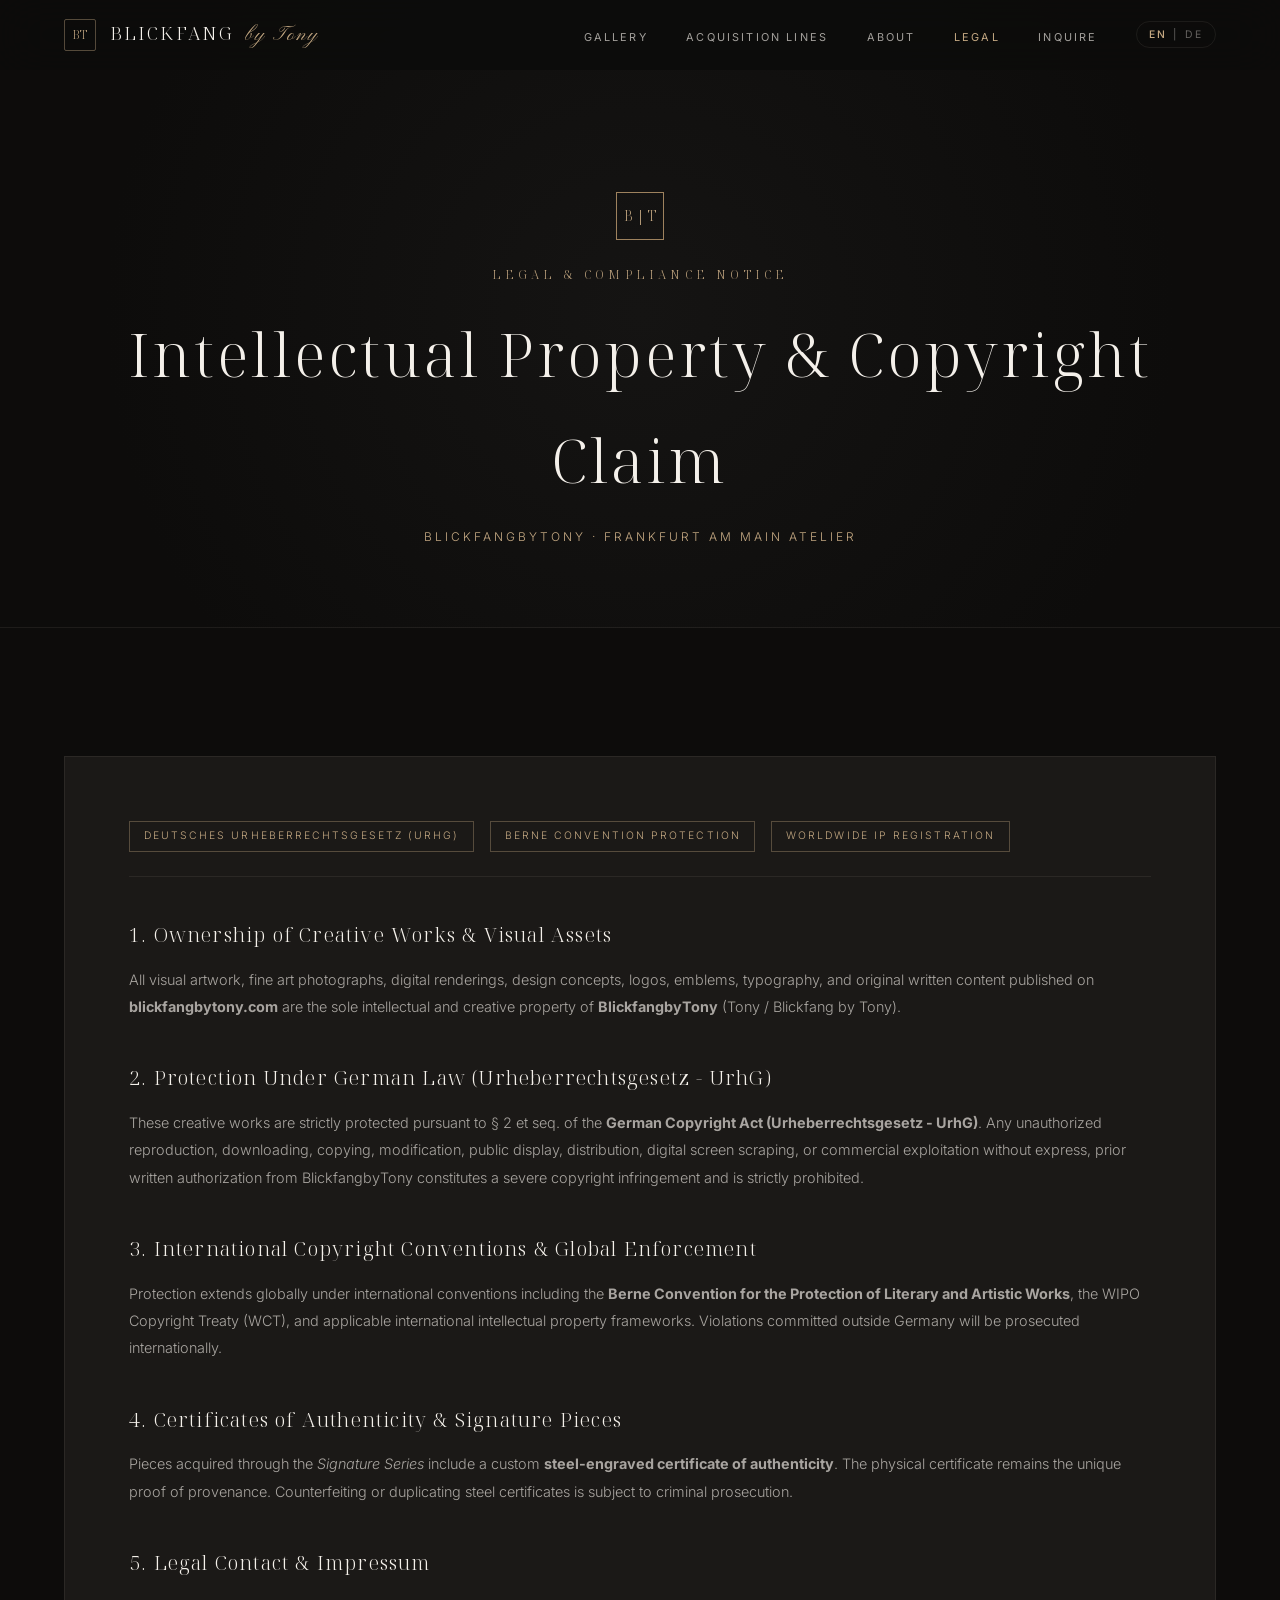
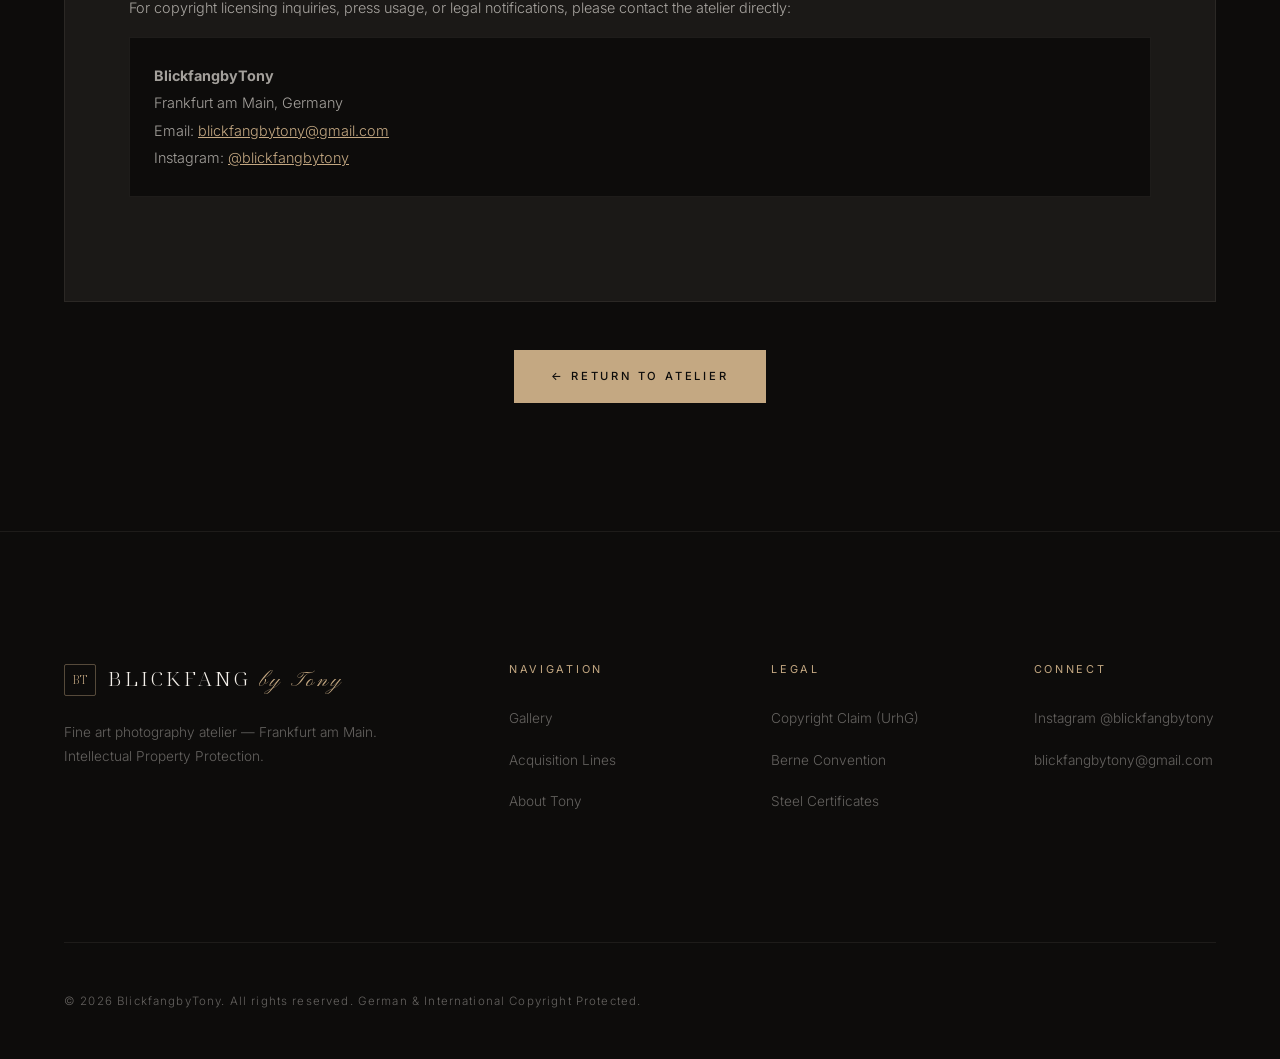
==== legal.html @ 17542aa9 "Redesign website: Minimalist luxury gallery aesthetic, Acquisition Series (Explorer, Collector's, Si" ====
<!DOCTYPE html>
<html lang="en">
<head>
    <meta charset="UTF-8">
    <meta name="viewport" content="width=device-width, initial-scale=1.0">
    <title>Legal & Copyright Claim — Blickfang by Tony</title>
    <meta name="description" content="Official Legal Notice & Copyright Statement for Blickfang by Tony under German Copyright Law (UrhG) and International Copyright Conventions.">
    <link rel="stylesheet" href="style.css">
</head>
<body class="legal-page">

    <!-- Scroll Progress Bar -->
    <div class="scroll-progress" id="scrollProgress"></div>

    <!-- Navigation Bar -->
    <nav class="navbar scrolled" id="navbar">
        <div class="navbar-inner">
            <a href="index.html" class="navbar-logo">
                <div class="navbar-logo-emblem">BT</div>
                <div class="navbar-logo-text">Blickfang <span>by Tony</span></div>
            </a>

            <ul class="navbar-nav" id="navbarNav">
                <li><a href="index.html#gallery" data-lang-en="Gallery" data-lang-de="Galerie">Gallery</a></li>
                <li><a href="index.html#series" data-lang-en="Acquisition Lines" data-lang-de="Erwerbs-Linien">Acquisition Lines</a></li>
                <li><a href="index.html#about" data-lang-en="About" data-lang-de="Über uns">About</a></li>
                <li><a href="legal.html" class="active-nav-link" data-lang-en="Copyright & Legal" data-lang-de="Rechtliches">Legal</a></li>
                <li><a href="index.html#contact" data-lang-en="Inquire" data-lang-de="Anfragen">Inquire</a></li>
                <li>
                    <button class="lang-toggle" id="langToggle" aria-label="Toggle language">
                        <span class="active-lang" id="langEn">EN</span>
                        <span class="separator">|</span>
                        <span id="langDe">DE</span>
                    </button>
                </li>
            </ul>

            <button class="menu-toggle" id="menuToggle" aria-label="Toggle menu">
                <span></span>
                <span></span>
                <span></span>
            </button>
        </div>
    </nav>

    <!-- Mobile Navigation -->
    <div class="mobile-nav" id="mobileNav">
        <a href="index.html#gallery" data-lang-en="Gallery" data-lang-de="Galerie">Gallery</a>
        <a href="index.html#series" data-lang-en="Acquisition Lines" data-lang-de="Erwerbs-Linien">Acquisition Lines</a>
        <a href="index.html#about" data-lang-en="About" data-lang-de="Über uns">About</a>
        <a href="legal.html" data-lang-en="Copyright & Legal" data-lang-de="Rechtliches">Legal</a>
        <a href="index.html#contact" data-lang-en="Inquire" data-lang-de="Anfragen">Inquire</a>
        <button class="lang-toggle" id="langToggleMobile" aria-label="Toggle language">
            <span class="active-lang" id="langEnMobile">EN</span>
            <span class="separator">|</span>
            <span id="langDeMobile">DE</span>
        </button>
    </div>

    <!-- Legal Header Header -->
    <header class="legal-hero">
        <div class="container">
            <div class="inquiry-emblem">B | T</div>
            <span class="section-number" data-lang-en="Legal & Compliance Notice" data-lang-de="Rechtlicher Hinweis & Compliance">Legal & Compliance Notice</span>
            <h1 class="legal-hero-title" data-lang-en="Intellectual Property & Copyright Claim" data-lang-de="Urheberrecht & Geistiges Eigentum">Intellectual Property & Copyright Claim</h1>
            <p class="legal-hero-subtitle" data-lang-en="BlickfangbyTony · Frankfurt am Main Atelier" data-lang-de="BlickfangbyTony · Frankfurt am Main Atelier">BlickfangbyTony · Frankfurt am Main Atelier</p>
        </div>
    </header>

    <!-- Main Legal Content -->
    <main class="legal-content-section section">
        <div class="container">
            <div class="legal-document-box">
                <div class="legal-doc-header">
                    <span class="legal-badge">Deutsches Urheberrechtsgesetz (UrhG)</span>
                    <span class="legal-badge">Berne Convention Protection</span>
                    <span class="legal-badge">Worldwide IP Registration</span>
                </div>

                <div class="legal-doc-block">
                    <h3 data-lang-en="1. Ownership of Creative Works & Visual Assets" data-lang-de="1. Eigentum an künstlerischen Werken & Inhalten">1. Ownership of Creative Works & Visual Assets</h3>
                    <p data-lang-en="All visual artwork, fine art photographs, digital renderings, design concepts, logos, emblems, typography, and original written content published on <strong>blickfangbytony.com</strong> are the sole intellectual and creative property of <strong>BlickfangbyTony</strong> (Tony / Blickfang by Tony)." data-lang-de="Alle auf <strong>blickfangbytony.com</strong> veröffentlichten visuellen Kunstwerke, Kunstfotografien, digitalen Renderings, Designkonzepte, Logos, Embleme und Texte sind das alleinige geistige und künstlerische Eigentum von <strong>BlickfangbyTony</strong>.">
                        All visual artwork, fine art photographs, digital renderings, design concepts, logos, emblems, typography, and original written content published on <strong>blickfangbytony.com</strong> are the sole intellectual and creative property of <strong>BlickfangbyTony</strong> (Tony / Blickfang by Tony).
                    </p>
                </div>

                <div class="legal-doc-block">
                    <h3 data-lang-en="2. Protection Under German Law (Urheberrechtsgesetz - UrhG)" data-lang-de="2. Schutz nach Deutschem Urheberrechtsgesetz (UrhG)">2. Protection Under German Law (Urheberrechtsgesetz - UrhG)</h3>
                    <p data-lang-en="These creative works are strictly protected pursuant to § 2 et seq. of the <strong>German Copyright Act (Urheberrechtsgesetz - UrhG)</strong>. Any unauthorized reproduction, downloading, copying, modification, public display, distribution, digital screen scraping, or commercial exploitation without express, prior written authorization from BlickfangbyTony constitutes a severe copyright infringement and is strictly prohibited." data-lang-de="Diese künstlerischen Werke sind gemäß § 2 ff. des <strong>Deutschen Urheberrechtsgesetzes (UrhG)</strong> geschützt. Jede unbefugte Vervielfältigung, Herunterladung, Kopie, Bearbeitung, öffentliche Wiedergabe oder kommerzielle Verwertung ohne vorherige schriftliche Zustimmung von BlickfangbyTony stellt eine Urheberrechtsverletzung dar und ist untersagt.">
                        These creative works are strictly protected pursuant to § 2 et seq. of the <strong>German Copyright Act (Urheberrechtsgesetz - UrhG)</strong>. Any unauthorized reproduction, downloading, copying, modification, public display, distribution, digital screen scraping, or commercial exploitation without express, prior written authorization from BlickfangbyTony constitutes a severe copyright infringement and is strictly prohibited.
                    </p>
                </div>

                <div class="legal-doc-block">
                    <h3 data-lang-en="3. International Copyright Conventions & Global Enforcement" data-lang-de="3. Internationale Urheberrechtsabkommen">3. International Copyright Conventions & Global Enforcement</h3>
                    <p data-lang-en="Protection extends globally under international conventions including the <strong>Berne Convention for the Protection of Literary and Artistic Works</strong>, the WIPO Copyright Treaty (WCT), and applicable international intellectual property frameworks. Violations committed outside Germany will be prosecuted internationally." data-lang-de="Der Schutz erstreckt sich weltweit im Rahmen internationaler Abkommen, einschließlich der <strong>Berner Übereinkunft zum Schutz von Werken der Literatur und Kunst</strong> und des WIPO-Urheberrechtsvertrags. Verstöße werden weltweit zivil- und strafrechtlich verfolgt.">
                        Protection extends globally under international conventions including the <strong>Berne Convention for the Protection of Literary and Artistic Works</strong>, the WIPO Copyright Treaty (WCT), and applicable international intellectual property frameworks. Violations committed outside Germany will be prosecuted internationally.
                    </p>
                </div>

                <div class="legal-doc-block">
                    <h3 data-lang-en="4. Certificates of Authenticity & Signature Pieces" data-lang-de="4. Echtheitszertifikate & Signatur-Unikate">4. Certificates of Authenticity & Signature Pieces</h3>
                    <p data-lang-en="Pieces acquired through the <em>Signature Series</em> include a custom <strong>steel-engraved certificate of authenticity</strong>. The physical certificate remains the unique proof of provenance. Counterfeiting or duplicating steel certificates is subject to criminal prosecution." data-lang-de="Werke der <em>Signature Series</em> werden mit einem gravierten <strong>Stahlzertifikat</strong> geliefert. Das Zertifikat dient als Herkunftsnachweis. Fälschungen werden strafrechtlich verfolgt.">
                        Pieces acquired through the <em>Signature Series</em> include a custom <strong>steel-engraved certificate of authenticity</strong>. The physical certificate remains the unique proof of provenance. Counterfeiting or duplicating steel certificates is subject to criminal prosecution.
                    </p>
                </div>

                <div class="legal-doc-block">
                    <h3 data-lang-en="5. Legal Contact & Impressum" data-lang-de="5. Rechtlicher Kontakt & Impressum">5. Legal Contact & Impressum</h3>
                    <p data-lang-en="For copyright licensing inquiries, press usage, or legal notifications, please contact the atelier directly:" data-lang-de="Für Lizenzanfragen oder rechtliche Hinweise kontaktieren Sie bitte direkt das Atelier:">
                        For copyright licensing inquiries, press usage, or legal notifications, please contact the atelier directly:
                    </p>
                    <div class="legal-contact-card">
                        <p><strong>BlickfangbyTony</strong></p>
                        <p>Frankfurt am Main, Germany</p>
                        <p>Email: <a href="mailto:blickfangbytony@gmail.com" class="legal-link">blickfangbytony@gmail.com</a></p>
                        <p>Instagram: <a href="https://instagram.com/blickfangbytony" target="_blank" rel="noopener" class="legal-link">@blickfangbytony</a></p>
                    </div>
                </div>
            </div>

            <div class="back-home-wrapper">
                <a href="index.html" class="btn-cta-email" data-lang-en="← Return to Atelier" data-lang-de="← Zurück zum Atelier">← Return to Atelier</a>
            </div>
        </div>
    </main>

    <!-- Footer -->
    <footer class="footer">
        <div class="container">
            <div class="footer-grid">
                <div class="footer-brand">
                    <div class="footer-brand-header">
                        <div class="navbar-logo-emblem">BT</div>
                        <span class="footer-logo">Blickfang <span>by Tony</span></span>
                    </div>
                    <p class="footer-tagline" data-lang-en="Fine art photography atelier — Frankfurt am Main. Intellectual Property Protection." data-lang-de="Kunstfotografie Atelier — Frankfurt am Main. Urheberrechtlich geschützt.">Fine art photography atelier — Frankfurt am Main. Intellectual Property Protection.</p>
                </div>

                <div>
                    <h4 class="footer-heading" data-lang-en="Navigation" data-lang-de="Navigation">Navigation</h4>
                    <ul class="footer-links">
                        <li><a href="index.html#gallery">Gallery</a></li>
                        <li><a href="index.html#series">Acquisition Lines</a></li>
                        <li><a href="index.html#about">About Tony</a></li>
                    </ul>
                </div>

                <div>
                    <h4 class="footer-heading" data-lang-en="Legal" data-lang-de="Rechtliches">Legal</h4>
                    <ul class="footer-links">
                        <li><a href="legal.html">Copyright Claim (UrhG)</a></li>
                        <li><a href="legal.html">Berne Convention</a></li>
                        <li><a href="legal.html">Steel Certificates</a></li>
                    </ul>
                </div>

                <div>
                    <h4 class="footer-heading" data-lang-en="Connect" data-lang-de="Kontakt">Connect</h4>
                    <ul class="footer-links">
                        <li><a href="https://instagram.com/blickfangbytony" target="_blank" rel="noopener">Instagram @blickfangbytony</a></li>
                        <li><a href="mailto:blickfangbytony@gmail.com">blickfangbytony@gmail.com</a></li>
                    </ul>
                </div>
            </div>

            <div class="footer-bottom">
                <p class="footer-copy">© 2026 BlickfangbyTony. All rights reserved. German & International Copyright Protected.</p>
            </div>
        </div>
    </footer>

    <script src="script.js"></script>
</body>
</html>
---- style.css ----
/* ========================================================
   BLICKFANG BY TONY — Design System
   Minimalist Luxury Fine Art Gallery & Acquisition Atelier
   ======================================================== */

@import url('https://fonts.googleapis.com/css2?family=Pinyon+Script&family=Noto+Serif+Display:ital,wght@0,200..900;1,200..900&family=Inter:wght@200;300;400;500;600&display=swap');

@font-face {
  font-family: 'AstrumScript';
  src: url('fonts/AstrumScriptCyrillic_Regular.ttf') format('truetype');
  font-weight: 400;
  font-style: normal;
  font-display: swap;
}

@font-face {
  font-family: 'Anticva';
  src: url('fonts/anticva.ttf') format('truetype');
  font-weight: 400;
  font-style: normal;
  font-display: swap;
}

/* --- Color Palette & Tokens --- */
:root {
  --color-bg: #0d0c0b;
  --color-bg-elevated: #151413;
  --color-bg-card: #1b1917;
  --color-surface: #22201d;
  --color-border: rgba(228, 218, 204, 0.08);
  --color-border-hover: rgba(196, 168, 130, 0.4);

  /* Stone Greige Palette */
  --color-stone-bg: #e6e1d9;
  --color-stone-surface: #dad4ca;
  --color-stone-text: #1c1a18;
  --color-stone-muted: #6e675f;
  --color-stone-border: rgba(28, 26, 24, 0.12);

  /* Primary Text Colors */
  --color-text-primary: #f4f0ea;
  --color-text-secondary: rgba(244, 240, 234, 0.65);
  --color-text-muted: rgba(244, 240, 234, 0.38);

  /* Gold & Steel Accents */
  --color-gold: #c4a882;
  --color-gold-light: #dfc8a6;
  --color-gold-dark: #9e825e;
  --color-steel: #b0b5bc;

  /* Typography */
  --font-serif: 'Anticva', 'Noto Serif Display', 'Georgia', serif;
  --font-script: 'AstrumScript', 'Pinyon Script', cursive;
  --font-sans: 'Inter', -apple-system, BlinkMacSystemFont, sans-serif;

  /* Spacing */
  --space-xs: 0.5rem;
  --space-sm: 1rem;
  --space-md: 1.5rem;
  --space-lg: 3rem;
  --space-xl: 5rem;
  --space-2xl: 8rem;
  --space-3xl: 12rem;

  --container-max: 1440px;
  --gutter: clamp(1.5rem, 5vw, 5rem);

  --ease-out-expo: cubic-bezier(0.16, 1, 0.3, 1);
  --transition-fast: 0.35s var(--ease-out-expo);
  --transition-medium: 0.7s var(--ease-out-expo);
  --transition-slow: 1.2s var(--ease-out-expo);
}

/* --- Reset & Base --- */
*,
*::before,
*::after {
  margin: 0;
  padding: 0;
  box-sizing: border-box;
}

html {
  font-size: 16px;
  scroll-behavior: smooth;
  -webkit-font-smoothing: antialiased;
  -moz-osx-font-smoothing: grayscale;
  scrollbar-width: thin;
  scrollbar-color: var(--color-gold-dark) var(--color-bg);
}

body {
  font-family: var(--font-sans);
  background-color: var(--color-bg);
  color: var(--color-text-primary);
  line-height: 1.75;
  font-weight: 300;
  overflow-x: hidden;
}

body.gate-locked {
  overflow: hidden !important;
}

img {
  max-width: 100%;
  height: auto;
  display: block;
}

a {
  color: inherit;
  text-decoration: none;
}

button {
  border: none;
  background: none;
  cursor: pointer;
  font-family: inherit;
  color: inherit;
}

::selection {
  background: var(--color-gold);
  color: var(--color-bg);
}

/* --- Fancy Launch Gateway (Coming Soon Password Lock) --- */
.launch-gate {
  position: fixed;
  inset: 0;
  background: #090807;
  z-index: 999999;
  display: flex;
  align-items: center;
  justify-content: center;
  padding: 1.5rem;
  transition: opacity 0.9s var(--ease-out-expo), transform 0.9s var(--ease-out-expo), visibility 0.9s;
}

.launch-gate-bg {
  position: absolute;
  inset: 0;
  background: radial-gradient(
    circle at 50% 30%,
    rgba(196, 168, 130, 0.12) 0%,
    rgba(13, 12, 11, 0.85) 60%,
    rgba(9, 8, 7, 0.98) 100%
  );
  pointer-events: none;
}

.launch-gate.unlocked {
  opacity: 0;
  transform: scale(1.03);
  visibility: hidden;
  pointer-events: none;
}

.launch-gate-card {
  position: relative;
  z-index: 2;
  max-width: 580px;
  width: 100%;
  text-align: center;
  background: rgba(18, 16, 15, 0.82);
  backdrop-filter: blur(35px);
  -webkit-backdrop-filter: blur(35px);
  border: 1px solid rgba(196, 168, 130, 0.25);
  padding: clamp(2.5rem, 5vw, 4.5rem);
  box-shadow: 0 30px 90px rgba(0, 0, 0, 0.85), inset 0 1px 0 rgba(255, 255, 255, 0.05);
  display: flex;
  flex-direction: column;
  align-items: center;
  animation: gateCardIn 1.2s var(--ease-out-expo) forwards;
}

@keyframes gateCardIn {
  from {
    opacity: 0;
    transform: translateY(30px) scale(0.96);
  }
  to {
    opacity: 1;
    transform: translateY(0) scale(1);
  }
}

.gate-emblem {
  width: 56px;
  height: 56px;
  border: 1px solid rgba(196, 168, 130, 0.6);
  display: flex;
  align-items: center;
  justify-content: center;
  font-family: var(--font-serif);
  font-size: 0.95rem;
  letter-spacing: 0.1em;
  color: var(--color-gold);
  margin-bottom: 1.25rem;
  box-shadow: 0 0 25px rgba(196, 168, 130, 0.2);
  position: relative;
}

.gate-emblem::before,
.gate-emblem::after {
  content: '';
  position: absolute;
  width: 4px;
  height: 4px;
  border: 1px solid var(--color-gold);
}
.gate-emblem::before { top: -3px; left: -3px; }
.gate-emblem::after { bottom: -3px; right: -3px; }

.gate-pill-tag {
  font-size: 0.6rem;
  letter-spacing: 0.35em;
  text-transform: uppercase;
  color: var(--color-gold);
  padding: 0.3rem 0.9rem;
  border: 1px solid rgba(196, 168, 130, 0.3);
  border-radius: 50px;
  background: rgba(13, 12, 11, 0.5);
  margin-bottom: 1.25rem;
}

.gate-title {
  font-family: var(--font-serif);
  font-size: clamp(2rem, 5vw, 3.2rem);
  font-weight: 300;
  letter-spacing: 0.06em;
  color: var(--color-text-primary);
  margin-bottom: 0.5rem;
  line-height: 1.2;
}

.gate-subtitle {
  font-size: 0.82rem;
  letter-spacing: 0.18em;
  text-transform: uppercase;
  color: var(--color-text-secondary);
  margin-bottom: 2.25rem;
}

.gate-password-box {
  width: 100%;
  border-top: 1px solid var(--color-border);
  padding-top: 2rem;
}

.gate-form {
  display: flex;
  gap: 0.75rem;
  width: 100%;
}

.gate-input-wrapper {
  flex: 1;
  position: relative;
}

.gate-form input {
  width: 100%;
  background: rgba(13, 12, 11, 0.9);
  border: 1px solid var(--color-border);
  padding: 0.9rem 1.25rem;
  color: var(--color-text-primary);
  font-family: var(--font-sans);
  font-size: 0.85rem;
  letter-spacing: 0.15em;
  outline: none;
  border-radius: 50px;
  transition: border-color var(--transition-fast), box-shadow var(--transition-fast);
}

.gate-form input:focus {
  border-color: var(--color-gold);
  box-shadow: 0 0 15px rgba(196, 168, 130, 0.2);
}

.btn-gate-unlock {
  display: inline-flex;
  align-items: center;
  gap: 0.6rem;
  padding: 0.9rem 1.75rem;
  background: var(--color-gold);
  color: var(--color-bg);
  font-weight: 500;
  font-size: 0.68rem;
  letter-spacing: 0.2em;
  text-transform: uppercase;
  border-radius: 50px;
  transition: all var(--transition-fast);
  white-space: nowrap;
}

.btn-gate-unlock:hover {
  background: var(--color-gold-light);
  box-shadow: 0 0 20px rgba(196, 168, 130, 0.4);
}

.btn-gate-unlock .gate-arrow {
  font-size: 0.9rem;
  transition: transform var(--transition-fast);
}

.btn-gate-unlock:hover .gate-arrow {
  transform: translateX(4px);
}

.gate-error {
  font-size: 0.75rem;
  color: #e57373;
  margin-top: 1rem;
  letter-spacing: 0.05em;
}

.gate-footer-text {
  margin-top: 2rem;
  font-size: 0.65rem;
  letter-spacing: 0.3em;
  text-transform: uppercase;
  color: var(--color-text-muted);
}

/* --- Scroll Progress Bar --- */
.scroll-progress {
  position: fixed;
  top: 0;
  left: 0;
  width: 0%;
  height: 2px;
  background: linear-gradient(90deg, var(--color-gold-dark), var(--color-gold), var(--color-gold-light));
  z-index: 10000;
  transition: width 0.1s linear;
}

/* --- Loading Screen (Cinematic Brand Intro) --- */
.loader {
  position: fixed;
  top: 0;
  left: 0;
  width: 100%;
  height: 100%;
  background: var(--color-bg);
  display: flex;
  align-items: center;
  justify-content: center;
  z-index: 99998;
  transition: opacity 0.8s var(--ease-out-expo), visibility 0.8s;
}

.loader.hidden {
  opacity: 0;
  visibility: hidden;
  pointer-events: none;
}

.loader-content {
  text-align: center;
  display: flex;
  flex-direction: column;
  align-items: center;
  gap: 1rem;
}

.loader-emblem {
  width: 48px;
  height: 48px;
  border: 1px solid var(--color-gold-dark);
  display: flex;
  align-items: center;
  justify-content: center;
  font-family: var(--font-serif);
  font-size: 0.9rem;
  letter-spacing: 0.15em;
  color: var(--color-gold);
  margin-bottom: 0.5rem;
}

.loader-brand {
  font-family: var(--font-serif);
  font-size: clamp(1.8rem, 4vw, 3rem);
  font-weight: 300;
  letter-spacing: 0.18em;
  text-transform: uppercase;
  color: var(--color-text-primary);
  opacity: 0;
  animation: loaderFadeIn 1.2s var(--ease-out-expo) forwards;
}

.loader-subtitle {
  font-size: 0.65rem;
  letter-spacing: 0.35em;
  text-transform: uppercase;
  color: var(--color-gold);
  opacity: 0;
  animation: loaderFadeIn 1.2s var(--ease-out-expo) 0.3s forwards;
}

.loader-line {
  width: 50px;
  height: 1px;
  background: var(--color-gold);
  margin-top: 0.5rem;
  transform: scaleX(0);
  animation: loaderLine 1.5s var(--ease-out-expo) 0.5s forwards;
}

@keyframes loaderFadeIn {
  to { opacity: 1; }
}

@keyframes loaderLine {
  to { transform: scaleX(1); }
}

/* --- Navigation Bar --- */
.navbar {
  position: fixed;
  top: 0;
  left: 0;
  width: 100%;
  z-index: 9000;
  padding: 0 var(--gutter);
  transition: background var(--transition-medium), padding var(--transition-medium), backdrop-filter var(--transition-medium);
}

.navbar.scrolled {
  background: rgba(13, 12, 11, 0.92);
  backdrop-filter: blur(24px) saturate(1.4);
  -webkit-backdrop-filter: blur(24px) saturate(1.4);
}

.navbar-inner {
  max-width: var(--container-max);
  margin: 0 auto;
  display: flex;
  align-items: center;
  justify-content: space-between;
  height: 90px;
  border-bottom: 1px solid var(--color-border);
  transition: height var(--transition-medium), border-color var(--transition-medium);
}

.navbar.scrolled .navbar-inner {
  height: 70px;
  border-color: transparent;
}

.navbar-logo {
  display: flex;
  align-items: center;
  gap: 0.85rem;
  transition: opacity var(--transition-fast);
}

.navbar-logo:hover {
  opacity: 0.8;
}

.navbar-logo-emblem {
  width: 32px;
  height: 32px;
  border: 1px solid rgba(196, 168, 130, 0.4);
  display: flex;
  align-items: center;
  justify-content: center;
  font-family: var(--font-serif);
  font-size: 0.75rem;
  letter-spacing: 0.05em;
  color: var(--color-gold);
  border-radius: 2px;
}

.navbar-logo-text {
  font-family: var(--font-serif);
  font-size: 1.15rem;
  font-weight: 300;
  letter-spacing: 0.12em;
  text-transform: uppercase;
  color: var(--color-text-primary);
}

.navbar-logo-text span {
  font-family: var(--font-script);
  font-size: 1.25rem;
  text-transform: none;
  color: var(--color-gold);
  margin-left: 0.25rem;
}

.navbar-nav {
  display: flex;
  align-items: center;
  gap: clamp(1.2rem, 3vw, 3rem);
  list-style: none;
}

.navbar-nav a {
  font-size: 0.68rem;
  font-weight: 400;
  letter-spacing: 0.2em;
  text-transform: uppercase;
  color: var(--color-text-secondary);
  position: relative;
  padding: 0.25rem 0;
  transition: color var(--transition-fast);
}

.navbar-nav a.active-nav-link {
  color: var(--color-gold);
}

.navbar-nav a::after {
  content: '';
  position: absolute;
  bottom: -2px;
  left: 50%;
  width: 0;
  height: 1px;
  background: var(--color-gold);
  transition: width var(--transition-medium), left var(--transition-medium);
}

.navbar-nav a:hover {
  color: var(--color-text-primary);
}

.navbar-nav a:hover::after {
  width: 100%;
  left: 0;
}

.lang-toggle {
  display: flex;
  align-items: center;
  gap: 0.4rem;
  font-size: 0.65rem;
  letter-spacing: 0.2em;
  text-transform: uppercase;
  color: var(--color-text-muted);
  cursor: pointer;
  padding: 0.35rem 0.75rem;
  border: 1px solid var(--color-border);
  border-radius: 50px;
  transition: all var(--transition-fast);
}

.lang-toggle:hover {
  color: var(--color-text-primary);
  border-color: var(--color-gold);
}

.lang-toggle .active-lang {
  color: var(--color-gold);
  font-weight: 500;
}

.menu-toggle {
  display: none;
  flex-direction: column;
  gap: 6px;
  width: 24px;
  height: 18px;
  cursor: pointer;
}

.menu-toggle span {
  display: block;
  width: 100%;
  height: 1px;
  background: var(--color-text-primary);
  transition: all var(--transition-fast);
}

.mobile-nav {
  display: none;
  position: fixed;
  top: 0;
  left: 0;
  width: 100%;
  height: 100dvh;
  background: rgba(13, 12, 11, 0.98);
  backdrop-filter: blur(30px);
  z-index: 8999;
  flex-direction: column;
  align-items: center;
  justify-content: center;
  gap: 2rem;
  opacity: 0;
  visibility: hidden;
  transition: opacity var(--transition-medium), visibility var(--transition-medium);
}

.mobile-nav.open {
  opacity: 1;
  visibility: visible;
}

.mobile-nav a {
  font-family: var(--font-serif);
  font-size: clamp(1.5rem, 5vw, 2.2rem);
  font-weight: 300;
  letter-spacing: 0.15em;
  text-transform: uppercase;
  color: var(--color-text-secondary);
}

/* --- Hero Section --- */
.hero {
  position: relative;
  height: 100dvh;
  min-height: 650px;
  display: flex;
  align-items: center;
  justify-content: center;
  overflow: hidden;
}

.hero-bg {
  position: absolute;
  inset: 0;
  z-index: 0;
}

.hero-bg img {
  width: 100%;
  height: 100%;
  object-fit: cover;
  transform: scale(1.08);
  filter: brightness(0.62) contrast(1.08);
  transition: transform 10s linear;
}

.hero.in-view .hero-bg img {
  transform: scale(1);
}

.hero-overlay {
  position: absolute;
  inset: 0;
  background: radial-gradient(
    circle at center,
    rgba(13, 12, 11, 0.25) 0%,
    rgba(13, 12, 11, 0.75) 75%,
    rgba(13, 12, 11, 0.95) 100%
  );
  z-index: 1;
}

.hero-content {
  position: relative;
  z-index: 2;
  text-align: center;
  padding: 0 var(--gutter);
  max-width: 950px;
  display: flex;
  flex-direction: column;
  align-items: center;
}

.hero-emblem {
  width: 54px;
  height: 54px;
  border: 1px solid rgba(196, 168, 130, 0.5);
  display: flex;
  align-items: center;
  justify-content: center;
  font-family: var(--font-serif);
  font-size: 0.9rem;
  letter-spacing: 0.1em;
  color: var(--color-gold);
  margin-bottom: 1.5rem;
  opacity: 0;
  transform: translateY(20px);
}

.hero.in-view .hero-emblem {
  animation: heroIn 1.2s var(--ease-out-expo) 0.3s forwards;
}

.pill-badge {
  display: inline-flex;
  align-items: center;
  gap: 0.5rem;
  padding: 0.4rem 1.2rem;
  border: 1px solid rgba(196, 168, 130, 0.35);
  border-radius: 50px;
  font-size: 0.625rem;
  font-weight: 400;
  letter-spacing: 0.35em;
  text-transform: uppercase;
  color: var(--color-gold);
  background: rgba(13, 12, 11, 0.4);
  backdrop-filter: blur(10px);
  margin-bottom: 1.25rem;
  opacity: 0;
  transform: translateY(20px);
}

.hero.in-view .pill-badge {
  animation: heroIn 1.2s var(--ease-out-expo) 0.5s forwards;
}

.hero-title {
  font-family: var(--font-serif);
  font-size: clamp(3rem, 8vw, 6.5rem);
  font-weight: 300;
  letter-spacing: 0.08em;
  text-transform: uppercase;
  line-height: 1.08;
  color: var(--color-text-primary);
  margin-bottom: 1.25rem;
  opacity: 0;
  transform: translateY(30px);
}

.hero.in-view .hero-title {
  animation: heroIn 1.4s var(--ease-out-expo) 0.7s forwards;
}

.hero-title .brand-accent {
  display: block;
  font-family: var(--font-script);
  font-size: 0.85em;
  text-transform: none;
  color: var(--color-gold-light);
  letter-spacing: 0.02em;
  margin-top: 0.2rem;
}

.hero-subtitle {
  font-size: clamp(0.75rem, 1.2vw, 0.9rem);
  font-weight: 300;
  letter-spacing: 0.25em;
  text-transform: uppercase;
  color: var(--color-text-secondary);
  max-width: 650px;
  opacity: 0;
  transform: translateY(20px);
}

.hero.in-view .hero-subtitle {
  animation: heroIn 1.2s var(--ease-out-expo) 0.9s forwards;
}

.hero-divider {
  width: 40px;
  height: 1px;
  background: var(--color-gold);
  margin: 1.5rem auto;
  opacity: 0;
  transform: scaleX(0);
}

.hero.in-view .hero-divider {
  animation: dividerIn 1s var(--ease-out-expo) 0.8s forwards;
}

@keyframes heroIn {
  to {
    opacity: 1;
    transform: translateY(0);
  }
}

@keyframes dividerIn {
  to {
    opacity: 1;
    transform: scaleX(1);
  }
}

.hero-scroll-indicator {
  position: absolute;
  bottom: 2.25rem;
  left: 50%;
  transform: translateX(-50%);
  z-index: 2;
  display: flex;
  flex-direction: column;
  align-items: center;
  gap: 0.75rem;
  opacity: 0;
}

.hero.in-view .hero-scroll-indicator {
  animation: heroIn 1s var(--ease-out-expo) 1.2s forwards;
}

.hero-scroll-indicator span {
  font-size: 0.6rem;
  letter-spacing: 0.35em;
  text-transform: uppercase;
  color: var(--color-text-muted);
}

.scroll-line {
  width: 1px;
  height: 36px;
  position: relative;
  overflow: hidden;
  background: var(--color-border);
}

.scroll-line::after {
  content: '';
  position: absolute;
  top: -100%;
  left: 0;
  width: 100%;
  height: 100%;
  background: var(--color-gold);
  animation: scrollIndicator 2.2s var(--ease-out-expo) infinite;
}

/* --- Container & Shared Section --- */
.container {
  max-width: var(--container-max);
  margin: 0 auto;
  padding: 0 var(--gutter);
}

.section {
  padding: var(--space-2xl) 0;
}

.section-header {
  margin-bottom: var(--space-xl);
}

.section-number {
  font-family: var(--font-serif);
  font-size: 0.75rem;
  letter-spacing: 0.35em;
  text-transform: uppercase;
  color: var(--color-gold);
  margin-bottom: 0.85rem;
  display: block;
}

.section-title {
  font-family: var(--font-serif);
  font-size: clamp(2.2rem, 5vw, 3.8rem);
  font-weight: 300;
  letter-spacing: 0.04em;
  line-height: 1.15;
  color: var(--color-text-primary);
}

.section-title .script-accent {
  font-family: var(--font-script);
  font-size: 1.1em;
  font-weight: 400;
  color: var(--color-gold-light);
  text-transform: none;
  margin-left: 0.25rem;
}

.section-description {
  font-size: clamp(0.9rem, 1.1vw, 1.05rem);
  font-weight: 300;
  line-height: 1.85;
  color: var(--color-text-secondary);
  max-width: 680px;
  margin-top: 1.25rem;
}

/* --- Gallery Category Filters --- */
.gallery-filters {
  display: flex;
  align-items: center;
  gap: 1rem;
  flex-wrap: wrap;
  margin-top: 2rem;
}

.gallery-filter-btn {
  font-size: 0.7rem;
  letter-spacing: 0.25em;
  text-transform: uppercase;
  color: var(--color-text-muted);
  padding: 0.6rem 1.4rem;
  border: 1px solid var(--color-border);
  border-radius: 50px;
  background: var(--color-bg-elevated);
  transition: all var(--transition-fast);
}

.gallery-filter-btn:hover {
  color: var(--color-text-primary);
  border-color: var(--color-gold);
}

.gallery-filter-btn.active {
  color: var(--color-bg);
  background: var(--color-gold);
  border-color: var(--color-gold);
  font-weight: 500;
}

/* --- Gallery Grid & Framing --- */
.gallery-grid {
  display: grid;
  grid-template-columns: repeat(12, 1fr);
  gap: 1.5rem;
  margin-top: 2.5rem;
}

.gallery-item {
  position: relative;
  background: var(--color-bg-elevated);
  padding: 12px;
  border: 1px solid var(--color-border);
  cursor: pointer;
  transition: border-color var(--transition-medium), opacity 0.4s ease, transform 0.4s ease;
}

.gallery-item.hidden-by-filter {
  display: none;
}

.gallery-item:hover {
  border-color: var(--color-border-hover);
}

.gallery-item-inner {
  position: relative;
  overflow: hidden;
  width: 100%;
  height: 100%;
}

.gallery-item img {
  width: 100%;
  height: 100%;
  object-fit: cover;
  filter: brightness(0.82) contrast(1.06);
  transition: transform 1.2s var(--ease-out-expo), filter 1.2s var(--ease-out-expo);
}

.gallery-item:hover img {
  filter: brightness(0.95) contrast(1.02);
  transform: scale(1.04);
}

.gallery-item-badge {
  position: absolute;
  top: 1.25rem;
  left: 1.25rem;
  z-index: 2;
  padding: 0.3rem 0.8rem;
  border: 1px solid rgba(244, 240, 234, 0.3);
  background: rgba(13, 12, 11, 0.7);
  backdrop-filter: blur(8px);
  font-size: 0.55rem;
  letter-spacing: 0.25em;
  text-transform: uppercase;
  color: var(--color-gold-light);
  border-radius: 50px;
}

.gallery-item-overlay {
  position: absolute;
  inset: 0;
  background: linear-gradient(
    180deg,
    transparent 35%,
    rgba(13, 12, 11, 0.94) 100%
  );
  display: flex;
  flex-direction: column;
  justify-content: flex-end;
  padding: 1.75rem;
  opacity: 0;
  transition: opacity var(--transition-medium);
}

.gallery-item:hover .gallery-item-overlay {
  opacity: 1;
}

.gallery-item-title {
  font-family: var(--font-serif);
  font-size: 1.35rem;
  font-weight: 300;
  letter-spacing: 0.06em;
  color: var(--color-text-primary);
  margin-bottom: 0.25rem;
}

.gallery-item-meta {
  font-size: 0.68rem;
  letter-spacing: 0.2em;
  text-transform: uppercase;
  color: var(--color-text-muted);
  margin-bottom: 1rem;
}

.btn-inquire-item {
  align-self: flex-start;
  font-size: 0.625rem;
  letter-spacing: 0.25em;
  text-transform: uppercase;
  color: var(--color-gold);
  padding: 0.4rem 1rem;
  border: 1px solid var(--color-gold);
  border-radius: 2px;
  transition: all var(--transition-fast);
}

.btn-inquire-item:hover {
  background: var(--color-gold);
  color: var(--color-bg);
}

/* Grid Spans */
.gallery-item:nth-child(1) { grid-column: span 7; grid-row: span 2; }
.gallery-item:nth-child(2) { grid-column: span 5; }
.gallery-item:nth-child(3) { grid-column: span 5; }
.gallery-item:nth-child(4) { grid-column: span 4; }
.gallery-item:nth-child(5) { grid-column: span 4; }
.gallery-item:nth-child(6) { grid-column: span 4; }
.gallery-item:nth-child(7) { grid-column: span 6; }
.gallery-item:nth-child(8) { grid-column: span 6; }

.gallery-item:nth-child(1) .gallery-item-inner { min-height: 520px; }
.gallery-item:nth-child(n+2) .gallery-item-inner { aspect-ratio: 4/3; }

/* --- Acquisition Series Cards --- */
.series-section {
  padding: var(--space-3xl) 0;
  background: radial-gradient(circle at center, var(--color-bg-elevated) 0%, var(--color-bg) 75%);
  border-top: 1px solid var(--color-border);
  border-bottom: 1px solid var(--color-border);
}

.series-grid {
  display: grid;
  grid-template-columns: repeat(3, 1fr);
  gap: 2rem;
  margin-top: 3rem;
}

.series-card {
  background: var(--color-bg-card);
  border: 1px solid var(--color-border);
  padding: clamp(2rem, 3vw, 3rem);
  display: flex;
  flex-direction: column;
  justify-content: space-between;
  position: relative;
  transition: all var(--transition-medium);
}

.series-card:hover {
  border-color: var(--color-gold-dark);
  transform: translateY(-5px);
}

.series-card.featured-signature {
  background: linear-gradient(180deg, #1f1c19 0%, #151311 100%);
  border-color: rgba(196, 168, 130, 0.4);
  box-shadow: 0 20px 50px rgba(0,0,0,0.5);
}

.series-tag {
  font-size: 0.625rem;
  letter-spacing: 0.35em;
  text-transform: uppercase;
  color: var(--color-gold);
  margin-bottom: 1rem;
  display: block;
}

.steel-certificate-badge {
  display: inline-flex;
  align-items: center;
  gap: 0.5rem;
  padding: 0.35rem 0.85rem;
  border: 1px solid var(--color-steel);
  border-radius: 2px;
  font-size: 0.6rem;
  letter-spacing: 0.2em;
  text-transform: uppercase;
  color: #d1d5db;
  background: rgba(176, 181, 188, 0.1);
  margin-bottom: 1.25rem;
}

.series-title {
  font-family: var(--font-serif);
  font-size: 1.9rem;
  font-weight: 300;
  letter-spacing: 0.05em;
  color: var(--color-text-primary);
  margin-bottom: 0.5rem;
}

.series-subtitle {
  font-size: 0.75rem;
  letter-spacing: 0.2em;
  text-transform: uppercase;
  color: var(--color-text-muted);
  margin-bottom: 1.5rem;
}

.series-desc {
  font-size: 0.88rem;
  line-height: 1.8;
  color: var(--color-text-secondary);
  margin-bottom: 2rem;
}

.series-features {
  list-style: none;
  display: flex;
  flex-direction: column;
  gap: 0.75rem;
  margin-bottom: 2.5rem;
  border-top: 1px solid var(--color-border);
  padding-top: 1.5rem;
}

.series-features li {
  font-size: 0.8rem;
  letter-spacing: 0.05em;
  color: var(--color-text-secondary);
  display: flex;
  align-items: center;
  gap: 0.6rem;
}

.series-features li::before {
  content: '✦';
  font-size: 0.6rem;
  color: var(--color-gold);
}

.btn-series-inquire {
  width: 100%;
  padding: 1rem 0;
  text-align: center;
  font-size: 0.7rem;
  letter-spacing: 0.25em;
  text-transform: uppercase;
  color: var(--color-gold);
  border: 1px solid var(--color-gold);
  transition: all var(--transition-fast);
}

.btn-series-inquire:hover {
  background: var(--color-gold);
  color: var(--color-bg);
}

.series-card.featured-signature .btn-series-inquire {
  background: var(--color-gold);
  color: var(--color-bg);
  font-weight: 500;
}

/* --- Stone Greige Editorial Banner --- */
.editorial-banner {
  background-color: var(--color-stone-bg);
  color: var(--color-stone-text);
  padding: var(--space-3xl) 0;
  position: relative;
  overflow: hidden;
}

.editorial-banner-inner {
  display: grid;
  grid-template-columns: 1fr 1fr;
  gap: var(--space-xl);
  align-items: center;
}

.editorial-banner-content {
  max-width: 620px;
}

.editorial-tag {
  font-size: 0.65rem;
  letter-spacing: 0.35em;
  text-transform: uppercase;
  color: var(--color-gold-dark);
  margin-bottom: 1.25rem;
  display: block;
  font-weight: 500;
}

.editorial-quote {
  font-family: var(--font-serif);
  font-size: clamp(1.8rem, 3.8vw, 3rem);
  font-weight: 300;
  line-height: 1.25;
  letter-spacing: 0.02em;
  color: var(--color-stone-text);
  margin-bottom: 1.75rem;
}

.editorial-quote .script-word {
  font-family: var(--font-script);
  font-size: 1.15em;
  font-weight: 400;
  color: #7d6547;
  text-transform: none;
}

.editorial-subtext {
  font-size: 0.95rem;
  line-height: 1.85;
  color: var(--color-stone-muted);
  margin-bottom: 2rem;
}

.editorial-image-frame {
  position: relative;
  border-radius: 200px 200px 0 0;
  overflow: hidden;
  box-shadow: 0 25px 50px rgba(0,0,0,0.15);
  border: 1px solid var(--color-stone-border);
}

.editorial-image-frame img {
  width: 100%;
  height: 100%;
  aspect-ratio: 4/5;
  object-fit: cover;
}

/* --- Sliding Divider --- */
.sliding-divider {
  width: 100%;
  height: 1px;
  background: var(--color-border);
  position: relative;
  overflow: hidden;
  margin: var(--space-xl) 0;
}

.sliding-divider::after {
  content: '';
  position: absolute;
  top: 0;
  left: 0;
  width: 0;
  height: 100%;
  background: linear-gradient(90deg, transparent, var(--color-gold), transparent);
  transition: width 1.8s var(--ease-out-expo);
}

.sliding-divider.in-view::after {
  width: 100%;
}

/* --- Marquee Section --- */
.marquee-section {
  overflow: hidden;
  padding: 1.75rem 0;
  background: var(--color-bg-elevated);
  border-top: 1px solid var(--color-border);
  border-bottom: 1px solid var(--color-border);
}

.marquee-track {
  display: flex;
  animation: marquee 35s linear infinite;
  white-space: nowrap;
}

.marquee-track span {
  font-family: var(--font-serif);
  font-size: clamp(1.8rem, 4vw, 3rem);
  font-weight: 300;
  letter-spacing: 0.15em;
  text-transform: uppercase;
  color: var(--color-text-muted);
  padding: 0 2.5rem;
  flex-shrink: 0;
  display: inline-flex;
  align-items: center;
}

.marquee-track span .dot {
  display: inline-block;
  width: 6px;
  height: 6px;
  background: var(--color-gold);
  border-radius: 50%;
  margin-left: 2.5rem;
}

@keyframes marquee {
  0% { transform: translateX(0); }
  100% { transform: translateX(-50%); }
}

/* --- About Section (High-Readability Luxury Serif Quote) --- */
.about-section {
  padding: var(--space-3xl) 0;
}

.about-grid {
  display: grid;
  grid-template-columns: 1fr 1fr;
  gap: var(--space-xl);
  align-items: center;
}

.about-text .about-quote {
  font-family: var(--font-serif);
  font-style: italic;
  font-size: clamp(1.4rem, 2.8vw, 2.2rem);
  font-weight: 300;
  line-height: 1.55;
  letter-spacing: 0.02em;
  color: var(--color-gold-light);
  border-left: 2px solid var(--color-gold-dark);
  padding-left: 1.5rem;
  margin-bottom: 2rem;
}

.about-text .about-body {
  font-size: 0.95rem;
  font-weight: 300;
  line-height: 1.95;
  color: var(--color-text-secondary);
}

.about-image {
  position: relative;
  background: var(--color-bg-elevated);
  padding: 14px;
  border: 1px solid var(--color-border);
}

.about-image img {
  width: 100%;
  height: auto;
  aspect-ratio: 3/4;
  object-fit: cover;
  filter: brightness(0.85) contrast(1.05);
}

/* --- Standalone Legal Page Styling --- */
.legal-hero {
  padding: var(--space-3xl) 0 var(--space-xl);
  text-align: center;
  background: radial-gradient(circle at center, var(--color-bg-elevated) 0%, var(--color-bg) 75%);
  border-bottom: 1px solid var(--color-border);
}

.legal-hero-title {
  font-family: var(--font-serif);
  font-size: clamp(2.2rem, 5vw, 3.8rem);
  font-weight: 300;
  letter-spacing: 0.05em;
  color: var(--color-text-primary);
  margin-top: 1rem;
  margin-bottom: 0.75rem;
}

.legal-hero-subtitle {
  font-size: 0.75rem;
  letter-spacing: 0.25em;
  text-transform: uppercase;
  color: var(--color-gold);
}

.legal-document-box {
  background: var(--color-bg-card);
  border: 1px solid var(--color-border);
  padding: clamp(2rem, 5vw, 4rem);
  margin-bottom: 3rem;
}

.legal-doc-header {
  display: flex;
  gap: 1rem;
  flex-wrap: wrap;
  margin-bottom: 2.5rem;
  border-bottom: 1px solid var(--color-border);
  padding-bottom: 1.5rem;
}

.legal-badge {
  font-size: 0.65rem;
  letter-spacing: 0.2em;
  text-transform: uppercase;
  color: var(--color-gold);
  border: 1px solid rgba(196, 168, 130, 0.35);
  padding: 0.35rem 0.85rem;
}

.legal-doc-block {
  margin-bottom: 2.5rem;
}

.legal-doc-block h3 {
  font-family: var(--font-serif);
  font-size: 1.25rem;
  font-weight: 300;
  letter-spacing: 0.06em;
  color: var(--color-text-primary);
  margin-bottom: 0.85rem;
}

.legal-doc-block p {
  font-size: 0.9rem;
  line-height: 1.9;
  color: var(--color-text-secondary);
}

.legal-contact-card {
  margin-top: 1rem;
  background: var(--color-bg);
  border: 1px solid var(--color-border);
  padding: 1.5rem;
  font-size: 0.85rem;
  line-height: 1.8;
  color: var(--color-text-secondary);
}

.legal-link {
  color: var(--color-gold);
  text-decoration: underline;
}

.back-home-wrapper {
  text-align: center;
  margin-top: 2rem;
}

/* --- Contact & Inquiry Section --- */
.inquiry-section {
  padding: var(--space-3xl) 0;
  text-align: center;
  background: radial-gradient(circle at center, var(--color-bg-elevated) 0%, var(--color-bg) 75%);
}

.inquiry-emblem {
  width: 48px;
  height: 48px;
  border: 1px solid var(--color-gold-dark);
  display: inline-flex;
  align-items: center;
  justify-content: center;
  font-family: var(--font-serif);
  font-size: 0.85rem;
  color: var(--color-gold);
  margin-bottom: 1.5rem;
}

.inquiry-section .section-title {
  max-width: 800px;
  margin: 0 auto 1.25rem;
}

.inquiry-section .section-description {
  margin: 0 auto 2.5rem;
  text-align: center;
}

.inquiry-ctas {
  display: flex;
  align-items: center;
  justify-content: center;
  gap: 1.5rem;
  flex-wrap: wrap;
}

.btn-cta-email,
.btn-cta-insta {
  display: inline-flex;
  align-items: center;
  gap: 0.75rem;
  padding: 1rem 2.25rem;
  font-size: 0.7rem;
  letter-spacing: 0.25em;
  text-transform: uppercase;
  border: 1px solid var(--color-gold);
  transition: all var(--transition-fast);
}

.btn-cta-email {
  background: var(--color-gold);
  color: var(--color-bg);
  font-weight: 500;
}

.btn-cta-email:hover {
  background: var(--color-gold-light);
  border-color: var(--color-gold-light);
}

.btn-cta-insta {
  background: transparent;
  color: var(--color-gold);
}

.btn-cta-insta:hover {
  background: rgba(196, 168, 130, 0.1);
  border-color: var(--color-gold-light);
}

/* --- Footer --- */
.footer {
  padding: var(--space-2xl) 0 var(--space-lg);
  border-top: 1px solid var(--color-border);
  background: var(--color-bg);
}

.footer-grid {
  display: grid;
  grid-template-columns: 2fr 1fr 1fr 1fr;
  gap: var(--space-xl);
  margin-bottom: var(--space-2xl);
}

.footer-brand-header {
  display: flex;
  align-items: center;
  gap: 0.75rem;
  margin-bottom: 1.25rem;
}

.footer-brand .footer-logo {
  font-family: var(--font-serif);
  font-size: 1.3rem;
  font-weight: 300;
  letter-spacing: 0.15em;
  text-transform: uppercase;
  color: var(--color-text-primary);
}

.footer-brand .footer-logo span {
  font-family: var(--font-script);
  font-size: 1.3rem;
  text-transform: none;
  color: var(--color-gold);
}

.footer-brand .footer-tagline {
  font-size: 0.85rem;
  font-weight: 300;
  line-height: 1.8;
  color: var(--color-text-muted);
  max-width: 340px;
}

.footer-heading {
  font-size: 0.68rem;
  font-weight: 400;
  letter-spacing: 0.25em;
  text-transform: uppercase;
  color: var(--color-gold);
  margin-bottom: 1.5rem;
}

.footer-links {
  list-style: none;
  display: flex;
  flex-direction: column;
  gap: 0.85rem;
}

.footer-links a {
  font-size: 0.85rem;
  font-weight: 300;
  color: var(--color-text-muted);
  transition: color var(--transition-fast);
}

.footer-links a:hover {
  color: var(--color-gold);
}

.footer-bottom {
  display: flex;
  align-items: center;
  justify-content: space-between;
  padding-top: var(--space-lg);
  border-top: 1px solid var(--color-border);
}

.footer-copy {
  font-size: 0.72rem;
  color: var(--color-text-muted);
  letter-spacing: 0.1em;
}

.footer-socials {
  display: flex;
  gap: 2rem;
}

.footer-socials a {
  font-size: 0.72rem;
  font-weight: 400;
  letter-spacing: 0.15em;
  text-transform: uppercase;
  color: var(--color-text-muted);
  transition: color var(--transition-fast);
}

.footer-socials a:hover {
  color: var(--color-gold);
}

/* --- Reveal Animations --- */
.reveal {
  opacity: 0;
  transform: translateY(40px);
  transition: opacity 1.1s var(--ease-out-expo), transform 1.1s var(--ease-out-expo);
}

.reveal.in-view {
  opacity: 1;
  transform: translateY(0);
}

.reveal-left {
  opacity: 0;
  transform: translateX(-50px);
  transition: opacity 1.1s var(--ease-out-expo), transform 1.1s var(--ease-out-expo);
}

.reveal-left.in-view {
  opacity: 1;
  transform: translateX(0);
}

.reveal-right {
  opacity: 0;
  transform: translateX(50px);
  transition: opacity 1.1s var(--ease-out-expo), transform 1.1s var(--ease-out-expo);
}

.reveal-right.in-view {
  opacity: 1;
  transform: translateX(0);
}

.reveal-scale {
  opacity: 0;
  transform: scale(0.95);
  transition: opacity 1.2s var(--ease-out-expo), transform 1.2s var(--ease-out-expo);
}

.reveal-scale.in-view {
  opacity: 1;
  transform: scale(1);
}

.stagger-1 { transition-delay: 0.1s; }
.stagger-2 { transition-delay: 0.2s; }
.stagger-3 { transition-delay: 0.3s; }
.stagger-4 { transition-delay: 0.4s; }

/* --- Lightbox Modal --- */
.lightbox {
  position: fixed;
  inset: 0;
  background: rgba(10, 9, 8, 0.96);
  backdrop-filter: blur(20px);
  z-index: 99998;
  display: flex;
  align-items: center;
  justify-content: center;
  opacity: 0;
  visibility: hidden;
  transition: opacity var(--transition-medium), visibility var(--transition-medium);
}

.lightbox.open {
  opacity: 1;
  visibility: visible;
}

.lightbox img {
  max-width: 88vw;
  max-height: 78vh;
  object-fit: contain;
  box-shadow: 0 30px 60px rgba(0,0,0,0.5);
  border: 1px solid var(--color-border);
}

.lightbox-close {
  position: absolute;
  top: 2rem;
  right: 2rem;
  width: 44px;
  height: 44px;
  display: flex;
  align-items: center;
  justify-content: center;
  color: var(--color-text-secondary);
  font-size: 1.5rem;
  cursor: pointer;
  border: 1px solid var(--color-border);
  border-radius: 50%;
  transition: all var(--transition-fast);
}

.lightbox-close:hover {
  color: var(--color-gold);
  border-color: var(--color-gold);
}

.lightbox-info {
  position: absolute;
  bottom: 2rem;
  left: 50%;
  transform: translateX(-50%);
  text-align: center;
  background: rgba(19, 18, 17, 0.9);
  backdrop-filter: blur(12px);
  padding: 1.2rem 2.5rem;
  border: 1px solid var(--color-border);
  display: flex;
  flex-direction: column;
  align-items: center;
  gap: 0.5rem;
}

.lightbox-info h3 {
  font-family: var(--font-serif);
  font-size: 1.25rem;
  font-weight: 300;
  letter-spacing: 0.08em;
  color: var(--color-text-primary);
}

.lightbox-info p {
  font-size: 0.68rem;
  letter-spacing: 0.25em;
  text-transform: uppercase;
  color: var(--color-text-muted);
}

/* --- Private Acquisition Modal --- */
.acquisition-modal {
  position: fixed;
  inset: 0;
  background: rgba(8, 7, 6, 0.94);
  backdrop-filter: blur(24px);
  z-index: 99999;
  display: flex;
  align-items: center;
  justify-content: center;
  padding: 1.5rem;
  opacity: 0;
  visibility: hidden;
  transition: opacity var(--transition-medium), visibility var(--transition-medium);
}

.acquisition-modal.open {
  opacity: 1;
  visibility: visible;
}

.acquisition-modal-container {
  background: var(--color-bg-card);
  border: 1px solid var(--color-border);
  max-width: 640px;
  width: 100%;
  max-height: 90vh;
  overflow-y: auto;
  padding: clamp(2rem, 4vw, 3rem);
  position: relative;
  box-shadow: 0 30px 80px rgba(0,0,0,0.6);
}

.acquisition-modal-close {
  position: absolute;
  top: 1.5rem;
  right: 1.5rem;
  width: 36px;
  height: 36px;
  display: flex;
  align-items: center;
  justify-content: center;
  color: var(--color-text-muted);
  font-size: 1.25rem;
  cursor: pointer;
  border: 1px solid var(--color-border);
  transition: all var(--transition-fast);
}

.acquisition-modal-close:hover {
  color: var(--color-gold);
  border-color: var(--color-gold);
}

.acquisition-modal-title {
  font-family: var(--font-serif);
  font-size: 1.8rem;
  font-weight: 300;
  letter-spacing: 0.06em;
  color: var(--color-text-primary);
  margin-bottom: 0.5rem;
}

.acquisition-modal-subtitle {
  font-size: 0.75rem;
  letter-spacing: 0.2em;
  text-transform: uppercase;
  color: var(--color-gold);
  margin-bottom: 2rem;
}

.acquisition-form {
  display: flex;
  flex-direction: column;
  gap: 1.25rem;
}

.form-group {
  display: flex;
  flex-direction: column;
  gap: 0.5rem;
  text-align: left;
}

.form-group label {
  font-size: 0.65rem;
  letter-spacing: 0.25em;
  text-transform: uppercase;
  color: var(--color-text-muted);
}

.form-group input,
.form-group select,
.form-group textarea {
  background: var(--color-bg);
  border: 1px solid var(--color-border);
  padding: 0.85rem 1rem;
  color: var(--color-text-primary);
  font-family: var(--font-sans);
  font-size: 0.85rem;
  outline: none;
  transition: border-color var(--transition-fast);
}

.form-group input:focus,
.form-group select:focus,
.form-group textarea:focus {
  border-color: var(--color-gold);
}

.btn-submit-inquiry {
  margin-top: 1rem;
  padding: 1rem 0;
  background: var(--color-gold);
  color: var(--color-bg);
  font-size: 0.7rem;
  letter-spacing: 0.25em;
  text-transform: uppercase;
  font-weight: 500;
  border: 1px solid var(--color-gold);
  transition: all var(--transition-fast);
}

.btn-submit-inquiry:hover {
  background: var(--color-gold-light);
}

/* Responsive */
@media (max-width: 1024px) {
  .series-grid { grid-template-columns: 1fr; gap: 1.5rem; }
  .editorial-banner-inner { grid-template-columns: 1fr; gap: var(--space-lg); }
  .about-grid { grid-template-columns: 1fr; }
  .footer-grid { grid-template-columns: 1fr 1fr; gap: var(--space-lg); }
}

@media (max-width: 768px) {
  .navbar-nav { display: none; }
  .menu-toggle { display: flex; }
  .mobile-nav { display: flex; }

  .gallery-grid { grid-template-columns: 1fr 1fr; gap: 0.75rem; }
  .gallery-item:nth-child(1) { grid-column: span 2; }
  .gallery-item:nth-child(n+2) { grid-column: span 1; }
  .gallery-item:nth-child(n+2) .gallery-item-inner { aspect-ratio: 1; }

  .gate-form { flex-direction: column; }
  .footer-grid { grid-template-columns: 1fr; }
  .footer-bottom { flex-direction: column; gap: 1rem; text-align: center; }
}

@media (max-width: 480px) {
  .gallery-grid { grid-template-columns: 1fr; }
  .gallery-item:nth-child(n) { grid-column: span 1; }
}
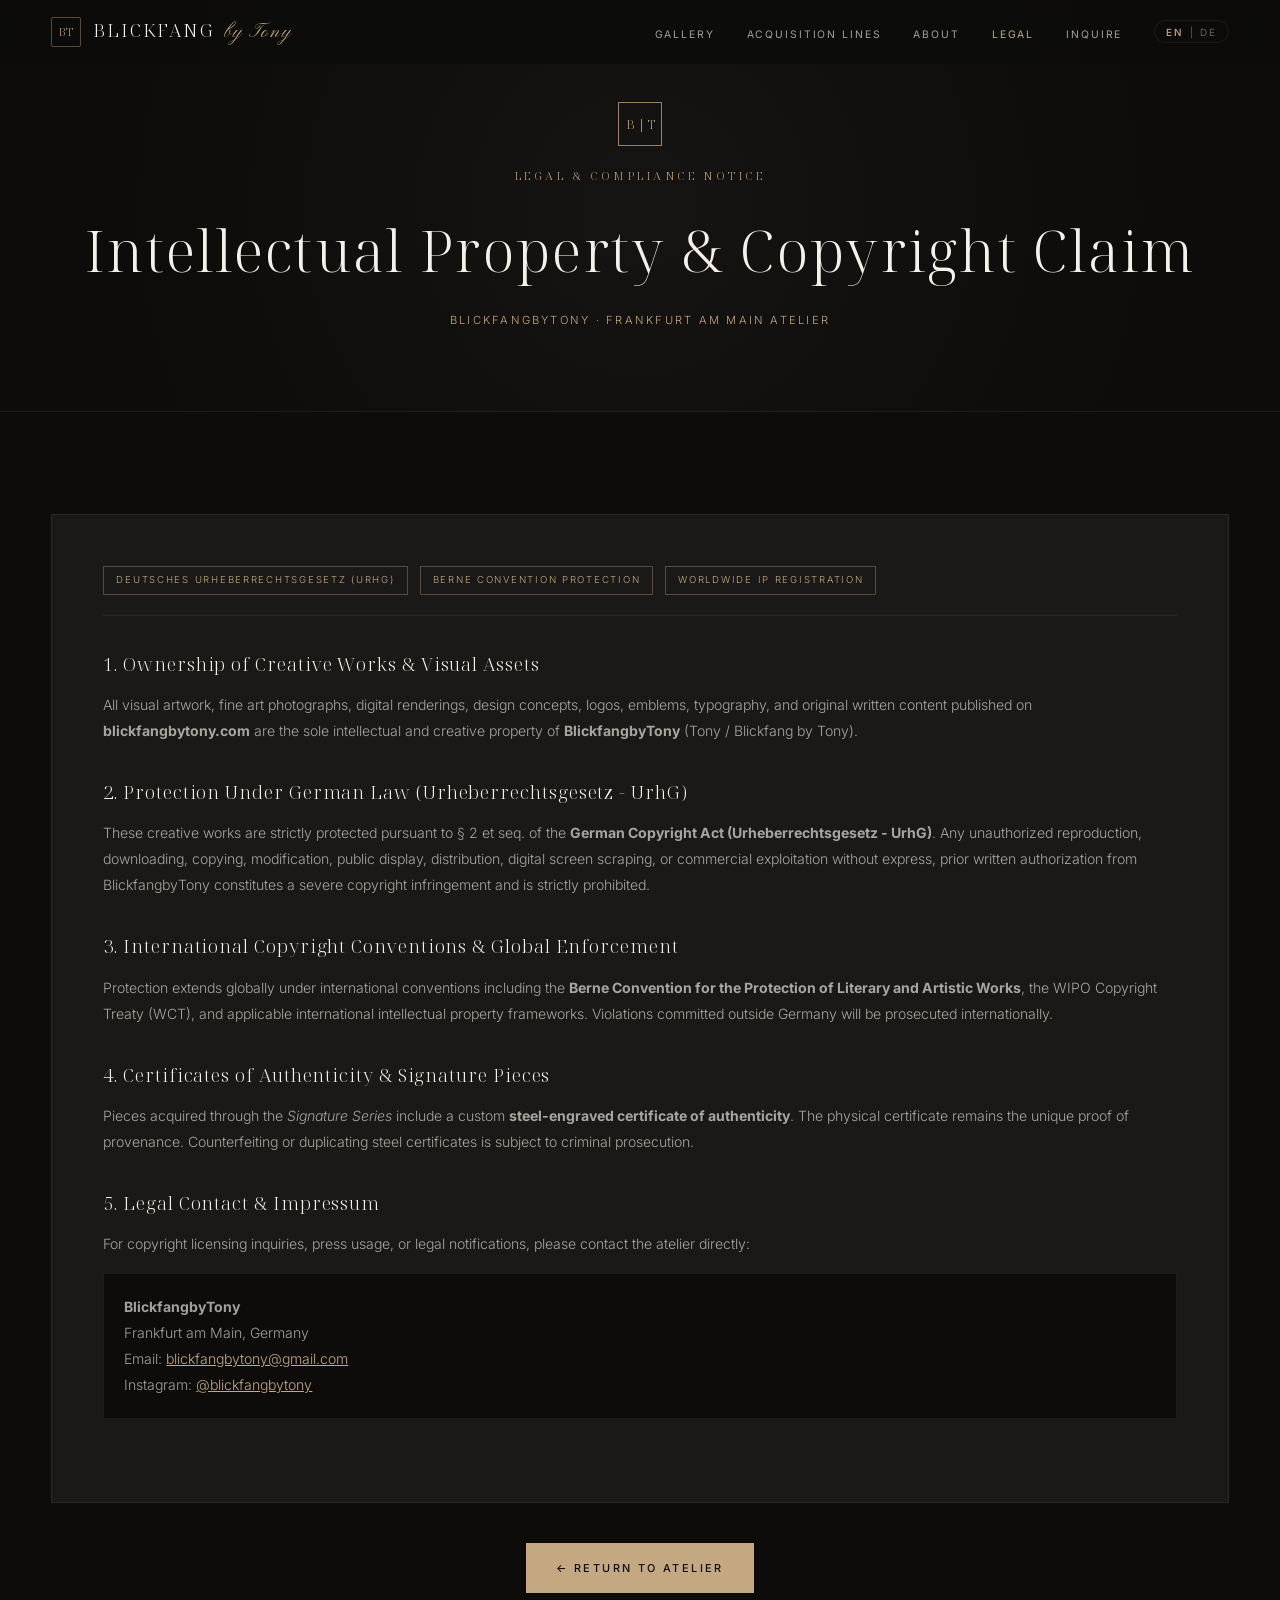
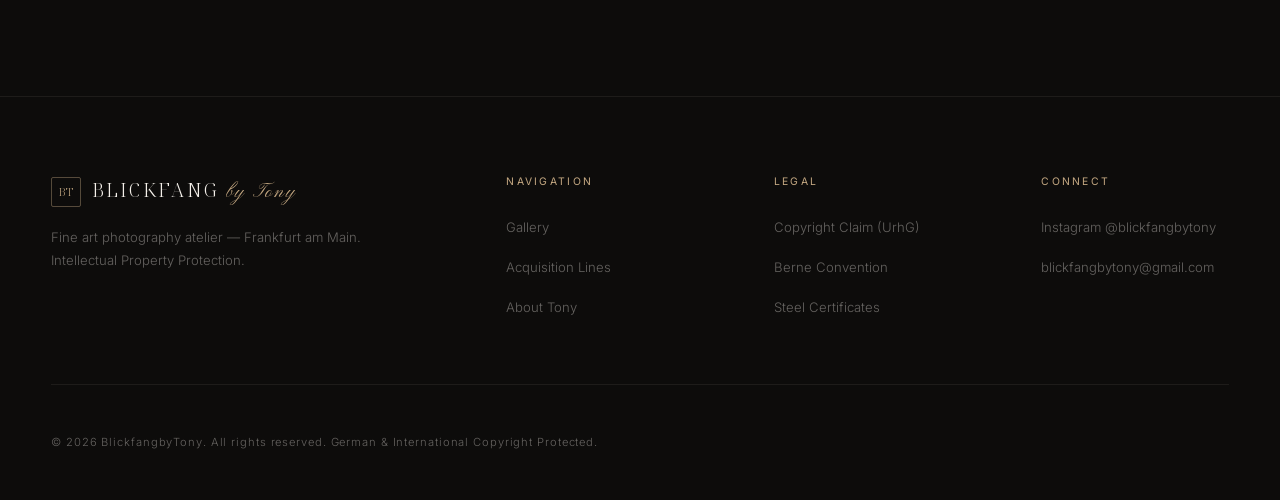
==== commit 069a597a: "Fix font 404s and add cache-busting query strings (v=2.1) to force GitHub Pages CDN refresh" ====
--- a/legal.html
+++ b/legal.html
@@ -5,7 +5,7 @@
     <meta name="viewport" content="width=device-width, initial-scale=1.0">
     <title>Legal & Copyright Claim — Blickfang by Tony</title>
     <meta name="description" content="Official Legal Notice & Copyright Statement for Blickfang by Tony under German Copyright Law (UrhG) and International Copyright Conventions.">
-    <link rel="stylesheet" href="style.css">
+    <link rel="stylesheet" href="style.css?v=2.1">
 </head>
 <body class="legal-page">
 
@@ -170,6 +170,6 @@
         </div>
     </footer>
 
-    <script src="script.js"></script>
+    <script src="script.js?v=2.1"></script>
 </body>
 </html>
--- a/style.css
+++ b/style.css
@@ -4,22 +4,6 @@
    ======================================================== */
 
 @import url('https://fonts.googleapis.com/css2?family=Pinyon+Script&family=Noto+Serif+Display:ital,wght@0,200..900;1,200..900&family=Inter:wght@200;300;400;500;600&display=swap');
-
-@font-face {
-  font-family: 'AstrumScript';
-  src: url('fonts/AstrumScriptCyrillic_Regular.ttf') format('truetype');
-  font-weight: 400;
-  font-style: normal;
-  font-display: swap;
-}
-
-@font-face {
-  font-family: 'Anticva';
-  src: url('fonts/anticva.ttf') format('truetype');
-  font-weight: 400;
-  font-style: normal;
-  font-display: swap;
-}
 
 /* --- Color Palette & Tokens --- */
 :root {
@@ -49,8 +33,8 @@
   --color-steel: #b0b5bc;
 
   /* Typography */
-  --font-serif: 'Anticva', 'Noto Serif Display', 'Georgia', serif;
-  --font-script: 'AstrumScript', 'Pinyon Script', cursive;
+  --font-serif: 'Noto Serif Display', 'Georgia', serif;
+  --font-script: 'Pinyon Script', cursive;
   --font-sans: 'Inter', -apple-system, BlinkMacSystemFont, sans-serif;
 
   /* Spacing */
@@ -63,7 +47,7 @@
   --space-3xl: 12rem;
 
   --container-max: 1440px;
-  --gutter: clamp(1.5rem, 5vw, 5rem);
+  --gutter: clamp(1rem, 4vw, 5rem);
 
   --ease-out-expo: cubic-bezier(0.16, 1, 0.3, 1);
   --transition-fast: 0.35s var(--ease-out-expo);
@@ -135,7 +119,8 @@
   display: flex;
   align-items: center;
   justify-content: center;
-  padding: 1.5rem;
+  padding: 1.25rem 1rem;
+  overflow-y: auto;
   transition: opacity 0.9s var(--ease-out-expo), transform 0.9s var(--ease-out-expo), visibility 0.9s;
 }
 
@@ -144,8 +129,8 @@
   inset: 0;
   background: radial-gradient(
     circle at 50% 30%,
-    rgba(196, 168, 130, 0.12) 0%,
-    rgba(13, 12, 11, 0.85) 60%,
+    rgba(196, 168, 130, 0.14) 0%,
+    rgba(13, 12, 11, 0.88) 60%,
     rgba(9, 8, 7, 0.98) 100%
   );
   pointer-events: none;
@@ -163,12 +148,14 @@
   z-index: 2;
   max-width: 580px;
   width: 100%;
+  max-height: 92vh;
+  overflow-y: auto;
   text-align: center;
-  background: rgba(18, 16, 15, 0.82);
+  background: rgba(18, 16, 15, 0.88);
   backdrop-filter: blur(35px);
   -webkit-backdrop-filter: blur(35px);
-  border: 1px solid rgba(196, 168, 130, 0.25);
-  padding: clamp(2.5rem, 5vw, 4.5rem);
+  border: 1px solid rgba(196, 168, 130, 0.3);
+  padding: clamp(2rem, 5vw, 4rem);
   box-shadow: 0 30px 90px rgba(0, 0, 0, 0.85), inset 0 1px 0 rgba(255, 255, 255, 0.05);
   display: flex;
   flex-direction: column;
@@ -188,19 +175,20 @@
 }
 
 .gate-emblem {
-  width: 56px;
-  height: 56px;
+  width: 52px;
+  height: 52px;
   border: 1px solid rgba(196, 168, 130, 0.6);
   display: flex;
   align-items: center;
   justify-content: center;
   font-family: var(--font-serif);
-  font-size: 0.95rem;
+  font-size: 0.9rem;
   letter-spacing: 0.1em;
   color: var(--color-gold);
-  margin-bottom: 1.25rem;
+  margin-bottom: 1rem;
   box-shadow: 0 0 25px rgba(196, 168, 130, 0.2);
   position: relative;
+  flex-shrink: 0;
 }
 
 .gate-emblem::before,
@@ -215,39 +203,39 @@
 .gate-emblem::after { bottom: -3px; right: -3px; }
 
 .gate-pill-tag {
-  font-size: 0.6rem;
-  letter-spacing: 0.35em;
-  text-transform: uppercase;
-  color: var(--color-gold);
-  padding: 0.3rem 0.9rem;
+  font-size: 0.58rem;
+  letter-spacing: 0.3em;
+  text-transform: uppercase;
+  color: var(--color-gold);
+  padding: 0.3rem 0.85rem;
   border: 1px solid rgba(196, 168, 130, 0.3);
   border-radius: 50px;
-  background: rgba(13, 12, 11, 0.5);
-  margin-bottom: 1.25rem;
+  background: rgba(13, 12, 11, 0.6);
+  margin-bottom: 1rem;
 }
 
 .gate-title {
   font-family: var(--font-serif);
-  font-size: clamp(2rem, 5vw, 3.2rem);
-  font-weight: 300;
-  letter-spacing: 0.06em;
+  font-size: clamp(1.8rem, 5vw, 3rem);
+  font-weight: 300;
+  letter-spacing: 0.05em;
   color: var(--color-text-primary);
   margin-bottom: 0.5rem;
   line-height: 1.2;
 }
 
 .gate-subtitle {
-  font-size: 0.82rem;
-  letter-spacing: 0.18em;
+  font-size: clamp(0.72rem, 2vw, 0.82rem);
+  letter-spacing: 0.15em;
   text-transform: uppercase;
   color: var(--color-text-secondary);
-  margin-bottom: 2.25rem;
+  margin-bottom: 1.75rem;
 }
 
 .gate-password-box {
   width: 100%;
   border-top: 1px solid var(--color-border);
-  padding-top: 2rem;
+  padding-top: 1.5rem;
 }
 
 .gate-form {
@@ -265,11 +253,11 @@
   width: 100%;
   background: rgba(13, 12, 11, 0.9);
   border: 1px solid var(--color-border);
-  padding: 0.9rem 1.25rem;
+  padding: 0.85rem 1.15rem;
   color: var(--color-text-primary);
   font-family: var(--font-sans);
   font-size: 0.85rem;
-  letter-spacing: 0.15em;
+  letter-spacing: 0.12em;
   outline: none;
   border-radius: 50px;
   transition: border-color var(--transition-fast), box-shadow var(--transition-fast);
@@ -283,12 +271,13 @@
 .btn-gate-unlock {
   display: inline-flex;
   align-items: center;
+  justify-content: center;
   gap: 0.6rem;
-  padding: 0.9rem 1.75rem;
+  padding: 0.85rem 1.5rem;
   background: var(--color-gold);
   color: var(--color-bg);
   font-weight: 500;
-  font-size: 0.68rem;
+  font-size: 0.65rem;
   letter-spacing: 0.2em;
   text-transform: uppercase;
   border-radius: 50px;
@@ -313,14 +302,14 @@
 .gate-error {
   font-size: 0.75rem;
   color: #e57373;
-  margin-top: 1rem;
+  margin-top: 0.85rem;
   letter-spacing: 0.05em;
 }
 
 .gate-footer-text {
-  margin-top: 2rem;
-  font-size: 0.65rem;
-  letter-spacing: 0.3em;
+  margin-top: 1.5rem;
+  font-size: 0.62rem;
+  letter-spacing: 0.25em;
   text-transform: uppercase;
   color: var(--color-text-muted);
 }
@@ -364,17 +353,18 @@
   flex-direction: column;
   align-items: center;
   gap: 1rem;
+  padding: 1rem;
 }
 
 .loader-emblem {
-  width: 48px;
-  height: 48px;
+  width: 44px;
+  height: 44px;
   border: 1px solid var(--color-gold-dark);
   display: flex;
   align-items: center;
   justify-content: center;
   font-family: var(--font-serif);
-  font-size: 0.9rem;
+  font-size: 0.85rem;
   letter-spacing: 0.15em;
   color: var(--color-gold);
   margin-bottom: 0.5rem;
@@ -382,7 +372,7 @@
 
 .loader-brand {
   font-family: var(--font-serif);
-  font-size: clamp(1.8rem, 4vw, 3rem);
+  font-size: clamp(1.6rem, 4vw, 3rem);
   font-weight: 300;
   letter-spacing: 0.18em;
   text-transform: uppercase;
@@ -392,8 +382,8 @@
 }
 
 .loader-subtitle {
-  font-size: 0.65rem;
-  letter-spacing: 0.35em;
+  font-size: clamp(0.55rem, 2vw, 0.65rem);
+  letter-spacing: 0.3em;
   text-transform: uppercase;
   color: var(--color-gold);
   opacity: 0;
@@ -401,7 +391,7 @@
 }
 
 .loader-line {
-  width: 50px;
+  width: 45px;
   height: 1px;
   background: var(--color-gold);
   margin-top: 0.5rem;
@@ -440,20 +430,20 @@
   display: flex;
   align-items: center;
   justify-content: space-between;
-  height: 90px;
+  height: 80px;
   border-bottom: 1px solid var(--color-border);
   transition: height var(--transition-medium), border-color var(--transition-medium);
 }
 
 .navbar.scrolled .navbar-inner {
-  height: 70px;
+  height: 64px;
   border-color: transparent;
 }
 
 .navbar-logo {
   display: flex;
   align-items: center;
-  gap: 0.85rem;
+  gap: 0.75rem;
   transition: opacity var(--transition-fast);
 }
 
@@ -462,47 +452,48 @@
 }
 
 .navbar-logo-emblem {
-  width: 32px;
-  height: 32px;
+  width: 30px;
+  height: 30px;
   border: 1px solid rgba(196, 168, 130, 0.4);
   display: flex;
   align-items: center;
   justify-content: center;
   font-family: var(--font-serif);
-  font-size: 0.75rem;
+  font-size: 0.7rem;
   letter-spacing: 0.05em;
   color: var(--color-gold);
   border-radius: 2px;
+  flex-shrink: 0;
 }
 
 .navbar-logo-text {
   font-family: var(--font-serif);
-  font-size: 1.15rem;
-  font-weight: 300;
-  letter-spacing: 0.12em;
+  font-size: clamp(0.95rem, 2vw, 1.15rem);
+  font-weight: 300;
+  letter-spacing: 0.1em;
   text-transform: uppercase;
   color: var(--color-text-primary);
 }
 
 .navbar-logo-text span {
   font-family: var(--font-script);
-  font-size: 1.25rem;
+  font-size: 1.2rem;
   text-transform: none;
   color: var(--color-gold);
-  margin-left: 0.25rem;
+  margin-left: 0.2rem;
 }
 
 .navbar-nav {
   display: flex;
   align-items: center;
-  gap: clamp(1.2rem, 3vw, 3rem);
+  gap: clamp(1rem, 2.5vw, 2.5rem);
   list-style: none;
 }
 
 .navbar-nav a {
-  font-size: 0.68rem;
+  font-size: 0.65rem;
   font-weight: 400;
-  letter-spacing: 0.2em;
+  letter-spacing: 0.18em;
   text-transform: uppercase;
   color: var(--color-text-secondary);
   position: relative;
@@ -537,13 +528,13 @@
 .lang-toggle {
   display: flex;
   align-items: center;
-  gap: 0.4rem;
-  font-size: 0.65rem;
-  letter-spacing: 0.2em;
+  gap: 0.35rem;
+  font-size: 0.62rem;
+  letter-spacing: 0.18em;
   text-transform: uppercase;
   color: var(--color-text-muted);
   cursor: pointer;
-  padding: 0.35rem 0.75rem;
+  padding: 0.3rem 0.7rem;
   border: 1px solid var(--color-border);
   border-radius: 50px;
   transition: all var(--transition-fast);
@@ -562,10 +553,12 @@
 .menu-toggle {
   display: none;
   flex-direction: column;
-  gap: 6px;
-  width: 24px;
-  height: 18px;
+  justify-content: center;
+  gap: 5px;
+  width: 28px;
+  height: 28px;
   cursor: pointer;
+  padding: 2px;
 }
 
 .menu-toggle span {
@@ -589,7 +582,7 @@
   flex-direction: column;
   align-items: center;
   justify-content: center;
-  gap: 2rem;
+  gap: 1.75rem;
   opacity: 0;
   visibility: hidden;
   transition: opacity var(--transition-medium), visibility var(--transition-medium);
@@ -602,9 +595,9 @@
 
 .mobile-nav a {
   font-family: var(--font-serif);
-  font-size: clamp(1.5rem, 5vw, 2.2rem);
-  font-weight: 300;
-  letter-spacing: 0.15em;
+  font-size: clamp(1.4rem, 5vw, 2.2rem);
+  font-weight: 300;
+  letter-spacing: 0.12em;
   text-transform: uppercase;
   color: var(--color-text-secondary);
 }
@@ -613,7 +606,7 @@
 .hero {
   position: relative;
   height: 100dvh;
-  min-height: 650px;
+  min-height: 580px;
   display: flex;
   align-items: center;
   justify-content: center;
@@ -655,7 +648,7 @@
   position: relative;
   z-index: 2;
   text-align: center;
-  padding: 0 var(--gutter);
+  padding: 0 1rem;
   max-width: 950px;
   display: flex;
   flex-direction: column;
@@ -663,59 +656,63 @@
 }
 
 .hero-emblem {
-  width: 54px;
-  height: 54px;
+  width: 48px;
+  height: 48px;
   border: 1px solid rgba(196, 168, 130, 0.5);
   display: flex;
   align-items: center;
   justify-content: center;
   font-family: var(--font-serif);
-  font-size: 0.9rem;
+  font-size: 0.85rem;
   letter-spacing: 0.1em;
   color: var(--color-gold);
-  margin-bottom: 1.5rem;
-  opacity: 0;
-  transform: translateY(20px);
-}
-
-.hero.in-view .hero-emblem {
-  animation: heroIn 1.2s var(--ease-out-expo) 0.3s forwards;
-}
-
-.pill-badge {
-  display: inline-flex;
-  align-items: center;
-  gap: 0.5rem;
-  padding: 0.4rem 1.2rem;
-  border: 1px solid rgba(196, 168, 130, 0.35);
-  border-radius: 50px;
-  font-size: 0.625rem;
-  font-weight: 400;
-  letter-spacing: 0.35em;
-  text-transform: uppercase;
-  color: var(--color-gold);
-  background: rgba(13, 12, 11, 0.4);
-  backdrop-filter: blur(10px);
   margin-bottom: 1.25rem;
   opacity: 0;
   transform: translateY(20px);
 }
 
+.hero.in-view .hero-emblem {
+  animation: heroIn 1.2s var(--ease-out-expo) 0.3s forwards;
+}
+
+.pill-badge {
+  display: inline-flex;
+  align-items: center;
+  justify-content: center;
+  text-align: center;
+  gap: 0.4rem;
+  padding: 0.35rem 1rem;
+  border: 1px solid rgba(196, 168, 130, 0.35);
+  border-radius: 50px;
+  font-size: clamp(0.55rem, 2vw, 0.625rem);
+  font-weight: 400;
+  letter-spacing: clamp(0.12em, 0.8vw, 0.35em);
+  text-transform: uppercase;
+  color: var(--color-gold);
+  background: rgba(13, 12, 11, 0.4);
+  backdrop-filter: blur(10px);
+  margin-bottom: 1rem;
+  opacity: 0;
+  transform: translateY(20px);
+  max-width: 92vw;
+}
+
 .hero.in-view .pill-badge {
   animation: heroIn 1.2s var(--ease-out-expo) 0.5s forwards;
 }
 
 .hero-title {
   font-family: var(--font-serif);
-  font-size: clamp(3rem, 8vw, 6.5rem);
-  font-weight: 300;
-  letter-spacing: 0.08em;
-  text-transform: uppercase;
-  line-height: 1.08;
+  font-size: clamp(2.2rem, 7vw, 6.5rem);
+  font-weight: 300;
+  letter-spacing: 0.06em;
+  text-transform: uppercase;
+  line-height: 1.1;
   color: var(--color-text-primary);
-  margin-bottom: 1.25rem;
+  margin-bottom: 1rem;
   opacity: 0;
   transform: translateY(30px);
+  word-break: break-word;
 }
 
 .hero.in-view .hero-title {
@@ -729,18 +726,19 @@
   text-transform: none;
   color: var(--color-gold-light);
   letter-spacing: 0.02em;
-  margin-top: 0.2rem;
+  margin-top: 0.1rem;
 }
 
 .hero-subtitle {
-  font-size: clamp(0.75rem, 1.2vw, 0.9rem);
-  font-weight: 300;
-  letter-spacing: 0.25em;
+  font-size: clamp(0.68rem, 2vw, 0.9rem);
+  font-weight: 300;
+  letter-spacing: clamp(0.12em, 0.8vw, 0.25em);
   text-transform: uppercase;
   color: var(--color-text-secondary);
   max-width: 650px;
   opacity: 0;
   transform: translateY(20px);
+  line-height: 1.6;
 }
 
 .hero.in-view .hero-subtitle {
@@ -748,10 +746,10 @@
 }
 
 .hero-divider {
-  width: 40px;
+  width: 36px;
   height: 1px;
   background: var(--color-gold);
-  margin: 1.5rem auto;
+  margin: 1.25rem auto;
   opacity: 0;
   transform: scaleX(0);
 }
@@ -776,14 +774,14 @@
 
 .hero-scroll-indicator {
   position: absolute;
-  bottom: 2.25rem;
+  bottom: 1.75rem;
   left: 50%;
   transform: translateX(-50%);
   z-index: 2;
   display: flex;
   flex-direction: column;
   align-items: center;
-  gap: 0.75rem;
+  gap: 0.5rem;
   opacity: 0;
 }
 
@@ -792,15 +790,15 @@
 }
 
 .hero-scroll-indicator span {
-  font-size: 0.6rem;
-  letter-spacing: 0.35em;
+  font-size: 0.58rem;
+  letter-spacing: 0.3em;
   text-transform: uppercase;
   color: var(--color-text-muted);
 }
 
 .scroll-line {
   width: 1px;
-  height: 36px;
+  height: 30px;
   position: relative;
   overflow: hidden;
   background: var(--color-border);
@@ -825,29 +823,29 @@
 }
 
 .section {
-  padding: var(--space-2xl) 0;
+  padding: clamp(3rem, 8vw, var(--space-2xl)) 0;
 }
 
 .section-header {
-  margin-bottom: var(--space-xl);
+  margin-bottom: clamp(2rem, 5vw, var(--space-xl));
 }
 
 .section-number {
   font-family: var(--font-serif);
-  font-size: 0.75rem;
-  letter-spacing: 0.35em;
-  text-transform: uppercase;
-  color: var(--color-gold);
-  margin-bottom: 0.85rem;
+  font-size: 0.72rem;
+  letter-spacing: 0.3em;
+  text-transform: uppercase;
+  color: var(--color-gold);
+  margin-bottom: 0.75rem;
   display: block;
 }
 
 .section-title {
   font-family: var(--font-serif);
-  font-size: clamp(2.2rem, 5vw, 3.8rem);
+  font-size: clamp(1.8rem, 4.5vw, 3.8rem);
   font-weight: 300;
   letter-spacing: 0.04em;
-  line-height: 1.15;
+  line-height: 1.2;
   color: var(--color-text-primary);
 }
 
@@ -861,29 +859,29 @@
 }
 
 .section-description {
-  font-size: clamp(0.9rem, 1.1vw, 1.05rem);
-  font-weight: 300;
-  line-height: 1.85;
+  font-size: clamp(0.85rem, 1.1vw, 1.05rem);
+  font-weight: 300;
+  line-height: 1.8;
   color: var(--color-text-secondary);
   max-width: 680px;
-  margin-top: 1.25rem;
+  margin-top: 1rem;
 }
 
 /* --- Gallery Category Filters --- */
 .gallery-filters {
   display: flex;
   align-items: center;
-  gap: 1rem;
+  gap: 0.6rem;
   flex-wrap: wrap;
-  margin-top: 2rem;
+  margin-top: 1.75rem;
 }
 
 .gallery-filter-btn {
-  font-size: 0.7rem;
-  letter-spacing: 0.25em;
+  font-size: clamp(0.6rem, 1.8vw, 0.7rem);
+  letter-spacing: 0.18em;
   text-transform: uppercase;
   color: var(--color-text-muted);
-  padding: 0.6rem 1.4rem;
+  padding: 0.5rem 1.15rem;
   border: 1px solid var(--color-border);
   border-radius: 50px;
   background: var(--color-bg-elevated);
@@ -907,13 +905,13 @@
   display: grid;
   grid-template-columns: repeat(12, 1fr);
   gap: 1.5rem;
-  margin-top: 2.5rem;
+  margin-top: 2rem;
 }
 
 .gallery-item {
   position: relative;
   background: var(--color-bg-elevated);
-  padding: 12px;
+  padding: 10px;
   border: 1px solid var(--color-border);
   cursor: pointer;
   transition: border-color var(--transition-medium), opacity 0.4s ease, transform 0.4s ease;
@@ -938,7 +936,7 @@
   width: 100%;
   height: 100%;
   object-fit: cover;
-  filter: brightness(0.82) contrast(1.06);
+  filter: brightness(0.85) contrast(1.06);
   transition: transform 1.2s var(--ease-out-expo), filter 1.2s var(--ease-out-expo);
 }
 
@@ -949,15 +947,15 @@
 
 .gallery-item-badge {
   position: absolute;
-  top: 1.25rem;
-  left: 1.25rem;
+  top: 1rem;
+  left: 1rem;
   z-index: 2;
-  padding: 0.3rem 0.8rem;
+  padding: 0.25rem 0.7rem;
   border: 1px solid rgba(244, 240, 234, 0.3);
-  background: rgba(13, 12, 11, 0.7);
+  background: rgba(13, 12, 11, 0.75);
   backdrop-filter: blur(8px);
-  font-size: 0.55rem;
-  letter-spacing: 0.25em;
+  font-size: 0.52rem;
+  letter-spacing: 0.2em;
   text-transform: uppercase;
   color: var(--color-gold-light);
   border-radius: 50px;
@@ -968,13 +966,13 @@
   inset: 0;
   background: linear-gradient(
     180deg,
-    transparent 35%,
-    rgba(13, 12, 11, 0.94) 100%
+    transparent 30%,
+    rgba(13, 12, 11, 0.92) 100%
   );
   display: flex;
   flex-direction: column;
   justify-content: flex-end;
-  padding: 1.75rem;
+  padding: 1.5rem;
   opacity: 0;
   transition: opacity var(--transition-medium);
 }
@@ -985,28 +983,28 @@
 
 .gallery-item-title {
   font-family: var(--font-serif);
-  font-size: 1.35rem;
-  font-weight: 300;
-  letter-spacing: 0.06em;
+  font-size: clamp(1.1rem, 2vw, 1.35rem);
+  font-weight: 300;
+  letter-spacing: 0.05em;
   color: var(--color-text-primary);
-  margin-bottom: 0.25rem;
+  margin-bottom: 0.2rem;
 }
 
 .gallery-item-meta {
-  font-size: 0.68rem;
-  letter-spacing: 0.2em;
+  font-size: 0.65rem;
+  letter-spacing: 0.18em;
   text-transform: uppercase;
   color: var(--color-text-muted);
-  margin-bottom: 1rem;
+  margin-bottom: 0.85rem;
 }
 
 .btn-inquire-item {
   align-self: flex-start;
-  font-size: 0.625rem;
-  letter-spacing: 0.25em;
-  text-transform: uppercase;
-  color: var(--color-gold);
-  padding: 0.4rem 1rem;
+  font-size: 0.6rem;
+  letter-spacing: 0.2em;
+  text-transform: uppercase;
+  color: var(--color-gold);
+  padding: 0.35rem 0.9rem;
   border: 1px solid var(--color-gold);
   border-radius: 2px;
   transition: all var(--transition-fast);
@@ -1017,7 +1015,7 @@
   color: var(--color-bg);
 }
 
-/* Grid Spans */
+/* Grid Spans (Desktop) */
 .gallery-item:nth-child(1) { grid-column: span 7; grid-row: span 2; }
 .gallery-item:nth-child(2) { grid-column: span 5; }
 .gallery-item:nth-child(3) { grid-column: span 5; }
@@ -1032,7 +1030,7 @@
 
 /* --- Acquisition Series Cards --- */
 .series-section {
-  padding: var(--space-3xl) 0;
+  padding: clamp(3rem, 8vw, var(--space-3xl)) 0;
   background: radial-gradient(circle at center, var(--color-bg-elevated) 0%, var(--color-bg) 75%);
   border-top: 1px solid var(--color-border);
   border-bottom: 1px solid var(--color-border);
@@ -1041,14 +1039,14 @@
 .series-grid {
   display: grid;
   grid-template-columns: repeat(3, 1fr);
-  gap: 2rem;
-  margin-top: 3rem;
+  gap: 1.75rem;
+  margin-top: 2.5rem;
 }
 
 .series-card {
   background: var(--color-bg-card);
   border: 1px solid var(--color-border);
-  padding: clamp(2rem, 3vw, 3rem);
+  padding: clamp(1.75rem, 3vw, 3rem);
   display: flex;
   flex-direction: column;
   justify-content: space-between;
@@ -1068,84 +1066,85 @@
 }
 
 .series-tag {
-  font-size: 0.625rem;
-  letter-spacing: 0.35em;
-  text-transform: uppercase;
-  color: var(--color-gold);
-  margin-bottom: 1rem;
+  font-size: 0.6rem;
+  letter-spacing: 0.3em;
+  text-transform: uppercase;
+  color: var(--color-gold);
+  margin-bottom: 0.85rem;
   display: block;
 }
 
 .steel-certificate-badge {
   display: inline-flex;
   align-items: center;
-  gap: 0.5rem;
-  padding: 0.35rem 0.85rem;
+  gap: 0.4rem;
+  padding: 0.35rem 0.75rem;
   border: 1px solid var(--color-steel);
   border-radius: 2px;
-  font-size: 0.6rem;
-  letter-spacing: 0.2em;
+  font-size: 0.58rem;
+  letter-spacing: 0.15em;
   text-transform: uppercase;
   color: #d1d5db;
   background: rgba(176, 181, 188, 0.1);
-  margin-bottom: 1.25rem;
+  margin-bottom: 1rem;
+  max-width: 100%;
 }
 
 .series-title {
   font-family: var(--font-serif);
-  font-size: 1.9rem;
+  font-size: clamp(1.5rem, 3vw, 1.9rem);
   font-weight: 300;
   letter-spacing: 0.05em;
   color: var(--color-text-primary);
-  margin-bottom: 0.5rem;
+  margin-bottom: 0.4rem;
 }
 
 .series-subtitle {
-  font-size: 0.75rem;
-  letter-spacing: 0.2em;
+  font-size: 0.72rem;
+  letter-spacing: 0.18em;
   text-transform: uppercase;
   color: var(--color-text-muted);
-  margin-bottom: 1.5rem;
+  margin-bottom: 1.25rem;
 }
 
 .series-desc {
-  font-size: 0.88rem;
-  line-height: 1.8;
+  font-size: 0.85rem;
+  line-height: 1.75;
   color: var(--color-text-secondary);
-  margin-bottom: 2rem;
+  margin-bottom: 1.75rem;
 }
 
 .series-features {
   list-style: none;
   display: flex;
   flex-direction: column;
-  gap: 0.75rem;
-  margin-bottom: 2.5rem;
+  gap: 0.65rem;
+  margin-bottom: 2rem;
   border-top: 1px solid var(--color-border);
-  padding-top: 1.5rem;
+  padding-top: 1.25rem;
 }
 
 .series-features li {
-  font-size: 0.8rem;
-  letter-spacing: 0.05em;
+  font-size: 0.78rem;
+  letter-spacing: 0.03em;
   color: var(--color-text-secondary);
   display: flex;
   align-items: center;
-  gap: 0.6rem;
+  gap: 0.5rem;
 }
 
 .series-features li::before {
   content: '✦';
-  font-size: 0.6rem;
+  font-size: 0.55rem;
   color: var(--color-gold);
 }
 
 .btn-series-inquire {
   width: 100%;
-  padding: 1rem 0;
+  padding: 0.85rem 0;
   text-align: center;
-  font-size: 0.7rem;
-  letter-spacing: 0.25em;
+  font-size: 0.68rem;
+  letter-spacing: 0.22em;
   text-transform: uppercase;
   color: var(--color-gold);
   border: 1px solid var(--color-gold);
@@ -1167,7 +1166,7 @@
 .editorial-banner {
   background-color: var(--color-stone-bg);
   color: var(--color-stone-text);
-  padding: var(--space-3xl) 0;
+  padding: clamp(3rem, 8vw, var(--space-3xl)) 0;
   position: relative;
   overflow: hidden;
 }
@@ -1184,23 +1183,23 @@
 }
 
 .editorial-tag {
-  font-size: 0.65rem;
-  letter-spacing: 0.35em;
+  font-size: 0.62rem;
+  letter-spacing: 0.3em;
   text-transform: uppercase;
   color: var(--color-gold-dark);
-  margin-bottom: 1.25rem;
+  margin-bottom: 1rem;
   display: block;
   font-weight: 500;
 }
 
 .editorial-quote {
   font-family: var(--font-serif);
-  font-size: clamp(1.8rem, 3.8vw, 3rem);
-  font-weight: 300;
-  line-height: 1.25;
+  font-size: clamp(1.5rem, 3.5vw, 3rem);
+  font-weight: 300;
+  line-height: 1.28;
   letter-spacing: 0.02em;
   color: var(--color-stone-text);
-  margin-bottom: 1.75rem;
+  margin-bottom: 1.5rem;
 }
 
 .editorial-quote .script-word {
@@ -1212,10 +1211,10 @@
 }
 
 .editorial-subtext {
-  font-size: 0.95rem;
-  line-height: 1.85;
+  font-size: clamp(0.85rem, 1vw, 0.95rem);
+  line-height: 1.8;
   color: var(--color-stone-muted);
-  margin-bottom: 2rem;
+  margin-bottom: 1.5rem;
 }
 
 .editorial-image-frame {
@@ -1261,7 +1260,7 @@
 /* --- Marquee Section --- */
 .marquee-section {
   overflow: hidden;
-  padding: 1.75rem 0;
+  padding: 1.5rem 0;
   background: var(--color-bg-elevated);
   border-top: 1px solid var(--color-border);
   border-bottom: 1px solid var(--color-border);
@@ -1275,12 +1274,12 @@
 
 .marquee-track span {
   font-family: var(--font-serif);
-  font-size: clamp(1.8rem, 4vw, 3rem);
-  font-weight: 300;
-  letter-spacing: 0.15em;
+  font-size: clamp(1.4rem, 3.5vw, 3rem);
+  font-weight: 300;
+  letter-spacing: 0.12em;
   text-transform: uppercase;
   color: var(--color-text-muted);
-  padding: 0 2.5rem;
+  padding: 0 2rem;
   flex-shrink: 0;
   display: inline-flex;
   align-items: center;
@@ -1288,11 +1287,11 @@
 
 .marquee-track span .dot {
   display: inline-block;
-  width: 6px;
-  height: 6px;
+  width: 5px;
+  height: 5px;
   background: var(--color-gold);
   border-radius: 50%;
-  margin-left: 2.5rem;
+  margin-left: 2rem;
 }
 
 @keyframes marquee {
@@ -1302,7 +1301,7 @@
 
 /* --- About Section (High-Readability Luxury Serif Quote) --- */
 .about-section {
-  padding: var(--space-3xl) 0;
+  padding: clamp(3rem, 8vw, var(--space-3xl)) 0;
 }
 
 .about-grid {
@@ -1315,27 +1314,27 @@
 .about-text .about-quote {
   font-family: var(--font-serif);
   font-style: italic;
-  font-size: clamp(1.4rem, 2.8vw, 2.2rem);
+  font-size: clamp(1.2rem, 2.5vw, 2.2rem);
   font-weight: 300;
   line-height: 1.55;
   letter-spacing: 0.02em;
   color: var(--color-gold-light);
   border-left: 2px solid var(--color-gold-dark);
-  padding-left: 1.5rem;
-  margin-bottom: 2rem;
+  padding-left: 1.25rem;
+  margin-bottom: 1.75rem;
 }
 
 .about-text .about-body {
-  font-size: 0.95rem;
-  font-weight: 300;
-  line-height: 1.95;
+  font-size: clamp(0.85rem, 1vw, 0.95rem);
+  font-weight: 300;
+  line-height: 1.9;
   color: var(--color-text-secondary);
 }
 
 .about-image {
   position: relative;
   background: var(--color-bg-elevated);
-  padding: 14px;
+  padding: 12px;
   border: 1px solid var(--color-border);
 }
 
@@ -1349,7 +1348,7 @@
 
 /* --- Standalone Legal Page Styling --- */
 .legal-hero {
-  padding: var(--space-3xl) 0 var(--space-xl);
+  padding: clamp(4rem, 8vw, var(--space-3xl)) 0 var(--space-xl);
   text-align: center;
   background: radial-gradient(circle at center, var(--color-bg-elevated) 0%, var(--color-bg) 75%);
   border-bottom: 1px solid var(--color-border);
@@ -1357,17 +1356,17 @@
 
 .legal-hero-title {
   font-family: var(--font-serif);
-  font-size: clamp(2.2rem, 5vw, 3.8rem);
-  font-weight: 300;
-  letter-spacing: 0.05em;
+  font-size: clamp(1.8rem, 4.5vw, 3.8rem);
+  font-weight: 300;
+  letter-spacing: 0.04em;
   color: var(--color-text-primary);
-  margin-top: 1rem;
-  margin-bottom: 0.75rem;
+  margin-top: 0.85rem;
+  margin-bottom: 0.65rem;
 }
 
 .legal-hero-subtitle {
-  font-size: 0.75rem;
-  letter-spacing: 0.25em;
+  font-size: 0.7rem;
+  letter-spacing: 0.2em;
   text-transform: uppercase;
   color: var(--color-gold);
 }
@@ -1375,44 +1374,44 @@
 .legal-document-box {
   background: var(--color-bg-card);
   border: 1px solid var(--color-border);
-  padding: clamp(2rem, 5vw, 4rem);
-  margin-bottom: 3rem;
+  padding: clamp(1.5rem, 4vw, 4rem);
+  margin-bottom: 2.5rem;
 }
 
 .legal-doc-header {
   display: flex;
-  gap: 1rem;
+  gap: 0.75rem;
   flex-wrap: wrap;
-  margin-bottom: 2.5rem;
+  margin-bottom: 2rem;
   border-bottom: 1px solid var(--color-border);
-  padding-bottom: 1.5rem;
+  padding-bottom: 1.25rem;
 }
 
 .legal-badge {
-  font-size: 0.65rem;
-  letter-spacing: 0.2em;
+  font-size: 0.6rem;
+  letter-spacing: 0.18em;
   text-transform: uppercase;
   color: var(--color-gold);
   border: 1px solid rgba(196, 168, 130, 0.35);
-  padding: 0.35rem 0.85rem;
+  padding: 0.3rem 0.75rem;
 }
 
 .legal-doc-block {
-  margin-bottom: 2.5rem;
+  margin-bottom: 2rem;
 }
 
 .legal-doc-block h3 {
   font-family: var(--font-serif);
-  font-size: 1.25rem;
-  font-weight: 300;
-  letter-spacing: 0.06em;
+  font-size: 1.15rem;
+  font-weight: 300;
+  letter-spacing: 0.05em;
   color: var(--color-text-primary);
-  margin-bottom: 0.85rem;
+  margin-bottom: 0.75rem;
 }
 
 .legal-doc-block p {
-  font-size: 0.9rem;
-  line-height: 1.9;
+  font-size: 0.88rem;
+  line-height: 1.85;
   color: var(--color-text-secondary);
 }
 
@@ -1420,8 +1419,8 @@
   margin-top: 1rem;
   background: var(--color-bg);
   border: 1px solid var(--color-border);
-  padding: 1.5rem;
-  font-size: 0.85rem;
+  padding: 1.25rem;
+  font-size: 0.82rem;
   line-height: 1.8;
   color: var(--color-text-secondary);
 }
@@ -1433,36 +1432,36 @@
 
 .back-home-wrapper {
   text-align: center;
-  margin-top: 2rem;
+  margin-top: 1.75rem;
 }
 
 /* --- Contact & Inquiry Section --- */
 .inquiry-section {
-  padding: var(--space-3xl) 0;
+  padding: clamp(3rem, 8vw, var(--space-3xl)) 0;
   text-align: center;
   background: radial-gradient(circle at center, var(--color-bg-elevated) 0%, var(--color-bg) 75%);
 }
 
 .inquiry-emblem {
-  width: 48px;
-  height: 48px;
+  width: 44px;
+  height: 44px;
   border: 1px solid var(--color-gold-dark);
   display: inline-flex;
   align-items: center;
   justify-content: center;
   font-family: var(--font-serif);
-  font-size: 0.85rem;
-  color: var(--color-gold);
-  margin-bottom: 1.5rem;
+  font-size: 0.8rem;
+  color: var(--color-gold);
+  margin-bottom: 1.25rem;
 }
 
 .inquiry-section .section-title {
   max-width: 800px;
-  margin: 0 auto 1.25rem;
+  margin: 0 auto 1rem;
 }
 
 .inquiry-section .section-description {
-  margin: 0 auto 2.5rem;
+  margin: 0 auto 2rem;
   text-align: center;
 }
 
@@ -1470,7 +1469,7 @@
   display: flex;
   align-items: center;
   justify-content: center;
-  gap: 1.5rem;
+  gap: 1.25rem;
   flex-wrap: wrap;
 }
 
@@ -1478,10 +1477,11 @@
 .btn-cta-insta {
   display: inline-flex;
   align-items: center;
-  gap: 0.75rem;
-  padding: 1rem 2.25rem;
-  font-size: 0.7rem;
-  letter-spacing: 0.25em;
+  justify-content: center;
+  gap: 0.65rem;
+  padding: 0.9rem 1.85rem;
+  font-size: 0.68rem;
+  letter-spacing: 0.22em;
   text-transform: uppercase;
   border: 1px solid var(--color-gold);
   transition: all var(--transition-fast);
@@ -1510,7 +1510,7 @@
 
 /* --- Footer --- */
 .footer {
-  padding: var(--space-2xl) 0 var(--space-lg);
+  padding: clamp(3rem, 6vw, var(--space-2xl)) 0 var(--space-lg);
   border-top: 1px solid var(--color-border);
   background: var(--color-bg);
 }
@@ -1519,58 +1519,58 @@
   display: grid;
   grid-template-columns: 2fr 1fr 1fr 1fr;
   gap: var(--space-xl);
-  margin-bottom: var(--space-2xl);
+  margin-bottom: clamp(2rem, 5vw, var(--space-2xl));
 }
 
 .footer-brand-header {
   display: flex;
   align-items: center;
-  gap: 0.75rem;
-  margin-bottom: 1.25rem;
+  gap: 0.65rem;
+  margin-bottom: 1rem;
 }
 
 .footer-brand .footer-logo {
   font-family: var(--font-serif);
-  font-size: 1.3rem;
-  font-weight: 300;
-  letter-spacing: 0.15em;
+  font-size: 1.2rem;
+  font-weight: 300;
+  letter-spacing: 0.12em;
   text-transform: uppercase;
   color: var(--color-text-primary);
 }
 
 .footer-brand .footer-logo span {
   font-family: var(--font-script);
-  font-size: 1.3rem;
+  font-size: 1.2rem;
   text-transform: none;
   color: var(--color-gold);
 }
 
 .footer-brand .footer-tagline {
-  font-size: 0.85rem;
-  font-weight: 300;
-  line-height: 1.8;
+  font-size: 0.82rem;
+  font-weight: 300;
+  line-height: 1.75;
   color: var(--color-text-muted);
   max-width: 340px;
 }
 
 .footer-heading {
-  font-size: 0.68rem;
+  font-size: 0.65rem;
   font-weight: 400;
-  letter-spacing: 0.25em;
-  text-transform: uppercase;
-  color: var(--color-gold);
-  margin-bottom: 1.5rem;
+  letter-spacing: 0.22em;
+  text-transform: uppercase;
+  color: var(--color-gold);
+  margin-bottom: 1.25rem;
 }
 
 .footer-links {
   list-style: none;
   display: flex;
   flex-direction: column;
-  gap: 0.85rem;
+  gap: 0.75rem;
 }
 
 .footer-links a {
-  font-size: 0.85rem;
+  font-size: 0.82rem;
   font-weight: 300;
   color: var(--color-text-muted);
   transition: color var(--transition-fast);
@@ -1589,20 +1589,20 @@
 }
 
 .footer-copy {
-  font-size: 0.72rem;
+  font-size: 0.7rem;
   color: var(--color-text-muted);
-  letter-spacing: 0.1em;
+  letter-spacing: 0.08em;
 }
 
 .footer-socials {
   display: flex;
-  gap: 2rem;
+  gap: 1.5rem;
 }
 
 .footer-socials a {
-  font-size: 0.72rem;
+  font-size: 0.7rem;
   font-weight: 400;
-  letter-spacing: 0.15em;
+  letter-spacing: 0.12em;
   text-transform: uppercase;
   color: var(--color-text-muted);
   transition: color var(--transition-fast);
@@ -1675,6 +1675,7 @@
   opacity: 0;
   visibility: hidden;
   transition: opacity var(--transition-medium), visibility var(--transition-medium);
+  padding: 1rem;
 }
 
 .lightbox.open {
@@ -1683,8 +1684,8 @@
 }
 
 .lightbox img {
-  max-width: 88vw;
-  max-height: 78vh;
+  max-width: 90vw;
+  max-height: 75vh;
   object-fit: contain;
   box-shadow: 0 30px 60px rgba(0,0,0,0.5);
   border: 1px solid var(--color-border);
@@ -1692,18 +1693,19 @@
 
 .lightbox-close {
   position: absolute;
-  top: 2rem;
-  right: 2rem;
-  width: 44px;
-  height: 44px;
+  top: 1.5rem;
+  right: 1.5rem;
+  width: 40px;
+  height: 40px;
   display: flex;
   align-items: center;
   justify-content: center;
   color: var(--color-text-secondary);
-  font-size: 1.5rem;
+  font-size: 1.25rem;
   cursor: pointer;
   border: 1px solid var(--color-border);
   border-radius: 50%;
+  background: rgba(13,12,11,0.6);
   transition: all var(--transition-fast);
 }
 
@@ -1714,31 +1716,32 @@
 
 .lightbox-info {
   position: absolute;
-  bottom: 2rem;
+  bottom: 1.5rem;
   left: 50%;
   transform: translateX(-50%);
   text-align: center;
-  background: rgba(19, 18, 17, 0.9);
+  background: rgba(19, 18, 17, 0.92);
   backdrop-filter: blur(12px);
-  padding: 1.2rem 2.5rem;
+  padding: 1rem 1.75rem;
   border: 1px solid var(--color-border);
   display: flex;
   flex-direction: column;
   align-items: center;
-  gap: 0.5rem;
+  gap: 0.4rem;
+  max-width: 90vw;
 }
 
 .lightbox-info h3 {
   font-family: var(--font-serif);
-  font-size: 1.25rem;
-  font-weight: 300;
-  letter-spacing: 0.08em;
+  font-size: 1.15rem;
+  font-weight: 300;
+  letter-spacing: 0.06em;
   color: var(--color-text-primary);
 }
 
 .lightbox-info p {
-  font-size: 0.68rem;
-  letter-spacing: 0.25em;
+  font-size: 0.65rem;
+  letter-spacing: 0.2em;
   text-transform: uppercase;
   color: var(--color-text-muted);
 }
@@ -1753,7 +1756,7 @@
   display: flex;
   align-items: center;
   justify-content: center;
-  padding: 1.5rem;
+  padding: 1rem;
   opacity: 0;
   visibility: hidden;
   transition: opacity var(--transition-medium), visibility var(--transition-medium);
@@ -1769,24 +1772,24 @@
   border: 1px solid var(--color-border);
   max-width: 640px;
   width: 100%;
-  max-height: 90vh;
+  max-height: 92vh;
   overflow-y: auto;
-  padding: clamp(2rem, 4vw, 3rem);
+  padding: clamp(1.5rem, 4vw, 3rem);
   position: relative;
   box-shadow: 0 30px 80px rgba(0,0,0,0.6);
 }
 
 .acquisition-modal-close {
   position: absolute;
-  top: 1.5rem;
-  right: 1.5rem;
-  width: 36px;
-  height: 36px;
+  top: 1.25rem;
+  right: 1.25rem;
+  width: 34px;
+  height: 34px;
   display: flex;
   align-items: center;
   justify-content: center;
   color: var(--color-text-muted);
-  font-size: 1.25rem;
+  font-size: 1.15rem;
   cursor: pointer;
   border: 1px solid var(--color-border);
   transition: all var(--transition-fast);
@@ -1799,37 +1802,37 @@
 
 .acquisition-modal-title {
   font-family: var(--font-serif);
-  font-size: 1.8rem;
-  font-weight: 300;
-  letter-spacing: 0.06em;
+  font-size: clamp(1.4rem, 3.5vw, 1.8rem);
+  font-weight: 300;
+  letter-spacing: 0.05em;
   color: var(--color-text-primary);
-  margin-bottom: 0.5rem;
+  margin-bottom: 0.35rem;
 }
 
 .acquisition-modal-subtitle {
-  font-size: 0.75rem;
+  font-size: 0.7rem;
+  letter-spacing: 0.18em;
+  text-transform: uppercase;
+  color: var(--color-gold);
+  margin-bottom: 1.5rem;
+}
+
+.acquisition-form {
+  display: flex;
+  flex-direction: column;
+  gap: 1rem;
+}
+
+.form-group {
+  display: flex;
+  flex-direction: column;
+  gap: 0.4rem;
+  text-align: left;
+}
+
+.form-group label {
+  font-size: 0.62rem;
   letter-spacing: 0.2em;
-  text-transform: uppercase;
-  color: var(--color-gold);
-  margin-bottom: 2rem;
-}
-
-.acquisition-form {
-  display: flex;
-  flex-direction: column;
-  gap: 1.25rem;
-}
-
-.form-group {
-  display: flex;
-  flex-direction: column;
-  gap: 0.5rem;
-  text-align: left;
-}
-
-.form-group label {
-  font-size: 0.65rem;
-  letter-spacing: 0.25em;
   text-transform: uppercase;
   color: var(--color-text-muted);
 }
@@ -1839,12 +1842,13 @@
 .form-group textarea {
   background: var(--color-bg);
   border: 1px solid var(--color-border);
-  padding: 0.85rem 1rem;
+  padding: 0.75rem 0.9rem;
   color: var(--color-text-primary);
   font-family: var(--font-sans);
-  font-size: 0.85rem;
+  font-size: 0.82rem;
   outline: none;
   transition: border-color var(--transition-fast);
+  border-radius: 2px;
 }
 
 .form-group input:focus,
@@ -1854,12 +1858,12 @@
 }
 
 .btn-submit-inquiry {
-  margin-top: 1rem;
-  padding: 1rem 0;
+  margin-top: 0.75rem;
+  padding: 0.9rem 0;
   background: var(--color-gold);
   color: var(--color-bg);
-  font-size: 0.7rem;
-  letter-spacing: 0.25em;
+  font-size: 0.68rem;
+  letter-spacing: 0.22em;
   text-transform: uppercase;
   font-weight: 500;
   border: 1px solid var(--color-gold);
@@ -1870,30 +1874,195 @@
   background: var(--color-gold-light);
 }
 
-/* Responsive */
+/* ========================================================
+   RESPONSIVE BREAKPOINTS (Mobile & Squeezed Screens)
+   ======================================================== */
+
+/* --- Laptops & Large Tablets (<= 1024px) --- */
 @media (max-width: 1024px) {
-  .series-grid { grid-template-columns: 1fr; gap: 1.5rem; }
-  .editorial-banner-inner { grid-template-columns: 1fr; gap: var(--space-lg); }
-  .about-grid { grid-template-columns: 1fr; }
-  .footer-grid { grid-template-columns: 1fr 1fr; gap: var(--space-lg); }
-}
-
+  .series-grid {
+    grid-template-columns: 1fr;
+    gap: 1.75rem;
+  }
+
+  .editorial-banner-inner {
+    grid-template-columns: 1fr;
+    gap: var(--space-lg);
+  }
+
+  .about-grid {
+    grid-template-columns: 1fr;
+    gap: var(--space-lg);
+  }
+
+  .footer-grid {
+    grid-template-columns: 1fr 1fr;
+    gap: var(--space-lg);
+  }
+
+  .editorial-image-frame {
+    max-width: 360px;
+    margin: 0 auto;
+  }
+}
+
+/* --- Tablets & Mobile Landscapes (<= 992px) --- */
+@media (max-width: 992px) {
+  .gallery-grid {
+    grid-template-columns: 1fr 1fr;
+    gap: 1rem;
+  }
+
+  .gallery-item:nth-child(n) {
+    grid-column: span 1 !important;
+    grid-row: span 1 !important;
+  }
+
+  .gallery-item:nth-child(n) .gallery-item-inner {
+    min-height: auto !important;
+    aspect-ratio: 4/3 !important;
+  }
+}
+
+/* --- Mobile Navigation & Touch Devices (<= 768px) --- */
 @media (max-width: 768px) {
-  .navbar-nav { display: none; }
-  .menu-toggle { display: flex; }
-  .mobile-nav { display: flex; }
-
-  .gallery-grid { grid-template-columns: 1fr 1fr; gap: 0.75rem; }
-  .gallery-item:nth-child(1) { grid-column: span 2; }
-  .gallery-item:nth-child(n+2) { grid-column: span 1; }
-  .gallery-item:nth-child(n+2) .gallery-item-inner { aspect-ratio: 1; }
-
-  .gate-form { flex-direction: column; }
-  .footer-grid { grid-template-columns: 1fr; }
-  .footer-bottom { flex-direction: column; gap: 1rem; text-align: center; }
-}
-
-@media (max-width: 480px) {
-  .gallery-grid { grid-template-columns: 1fr; }
-  .gallery-item:nth-child(n) { grid-column: span 1; }
-}
+  .navbar-nav {
+    display: none;
+  }
+
+  .menu-toggle {
+    display: flex;
+  }
+
+  .mobile-nav {
+    display: flex;
+  }
+
+  /* Make gallery overlays permanently readable on mobile touch screens */
+  .gallery-item .gallery-item-overlay {
+    opacity: 1;
+    background: linear-gradient(
+      180deg,
+      transparent 25%,
+      rgba(13, 12, 11, 0.95) 100%
+    );
+    padding: 1.25rem 1rem 1rem;
+  }
+
+  .gallery-item-title {
+    font-size: 1rem;
+  }
+
+  .gallery-item-meta {
+    font-size: 0.58rem;
+    margin-bottom: 0.6rem;
+  }
+
+  .btn-inquire-item {
+    padding: 0.3rem 0.75rem;
+    font-size: 0.55rem;
+  }
+
+  .footer-grid {
+    grid-template-columns: 1fr;
+    gap: 2rem;
+  }
+
+  .footer-bottom {
+    flex-direction: column;
+    gap: 1rem;
+    text-align: center;
+  }
+
+  .reveal-left,
+  .reveal-right {
+    transform: translateY(30px);
+  }
+
+  .reveal-left.in-view,
+  .reveal-right.in-view {
+    transform: translateY(0);
+  }
+}
+
+/* --- Mobile Portrait & Squeezed Viewports (<= 576px) --- */
+@media (max-width: 576px) {
+  .gallery-grid {
+    grid-template-columns: 1fr;
+    gap: 1.25rem;
+  }
+
+  .gallery-item:nth-child(n) .gallery-item-inner {
+    aspect-ratio: 3/2 !important;
+  }
+
+  .gate-card {
+    padding: 1.5rem 1rem;
+  }
+
+  .gate-form {
+    flex-direction: column;
+  }
+
+  .btn-gate-unlock {
+    width: 100%;
+    padding: 0.85rem 0;
+  }
+
+  .inquiry-ctas {
+    flex-direction: column;
+    width: 100%;
+  }
+
+  .btn-cta-email,
+  .btn-cta-insta {
+    width: 100%;
+  }
+
+  .hero-title {
+    font-size: clamp(2rem, 9vw, 3.2rem);
+  }
+
+  .series-card {
+    padding: 1.5rem 1.15rem;
+  }
+
+  .series-title {
+    font-size: 1.4rem;
+  }
+
+  .editorial-quote {
+    font-size: 1.3rem;
+  }
+
+  .editorial-image-frame {
+    max-width: 280px;
+  }
+
+  .about-text .about-quote {
+    font-size: 1.1rem;
+    padding-left: 0.85rem;
+  }
+}
+
+/* --- Small Mobile Phones (<= 380px) --- */
+@media (max-width: 380px) {
+  .navbar-logo-text {
+    font-size: 0.88rem;
+  }
+
+  .pill-badge {
+    font-size: 0.5rem;
+    letter-spacing: 0.1em;
+  }
+
+  .gallery-filter-btn {
+    padding: 0.4rem 0.85rem;
+    font-size: 0.55rem;
+  }
+
+  .steel-certificate-badge {
+    font-size: 0.52rem;
+    letter-spacing: 0.08em;
+  }
+}
